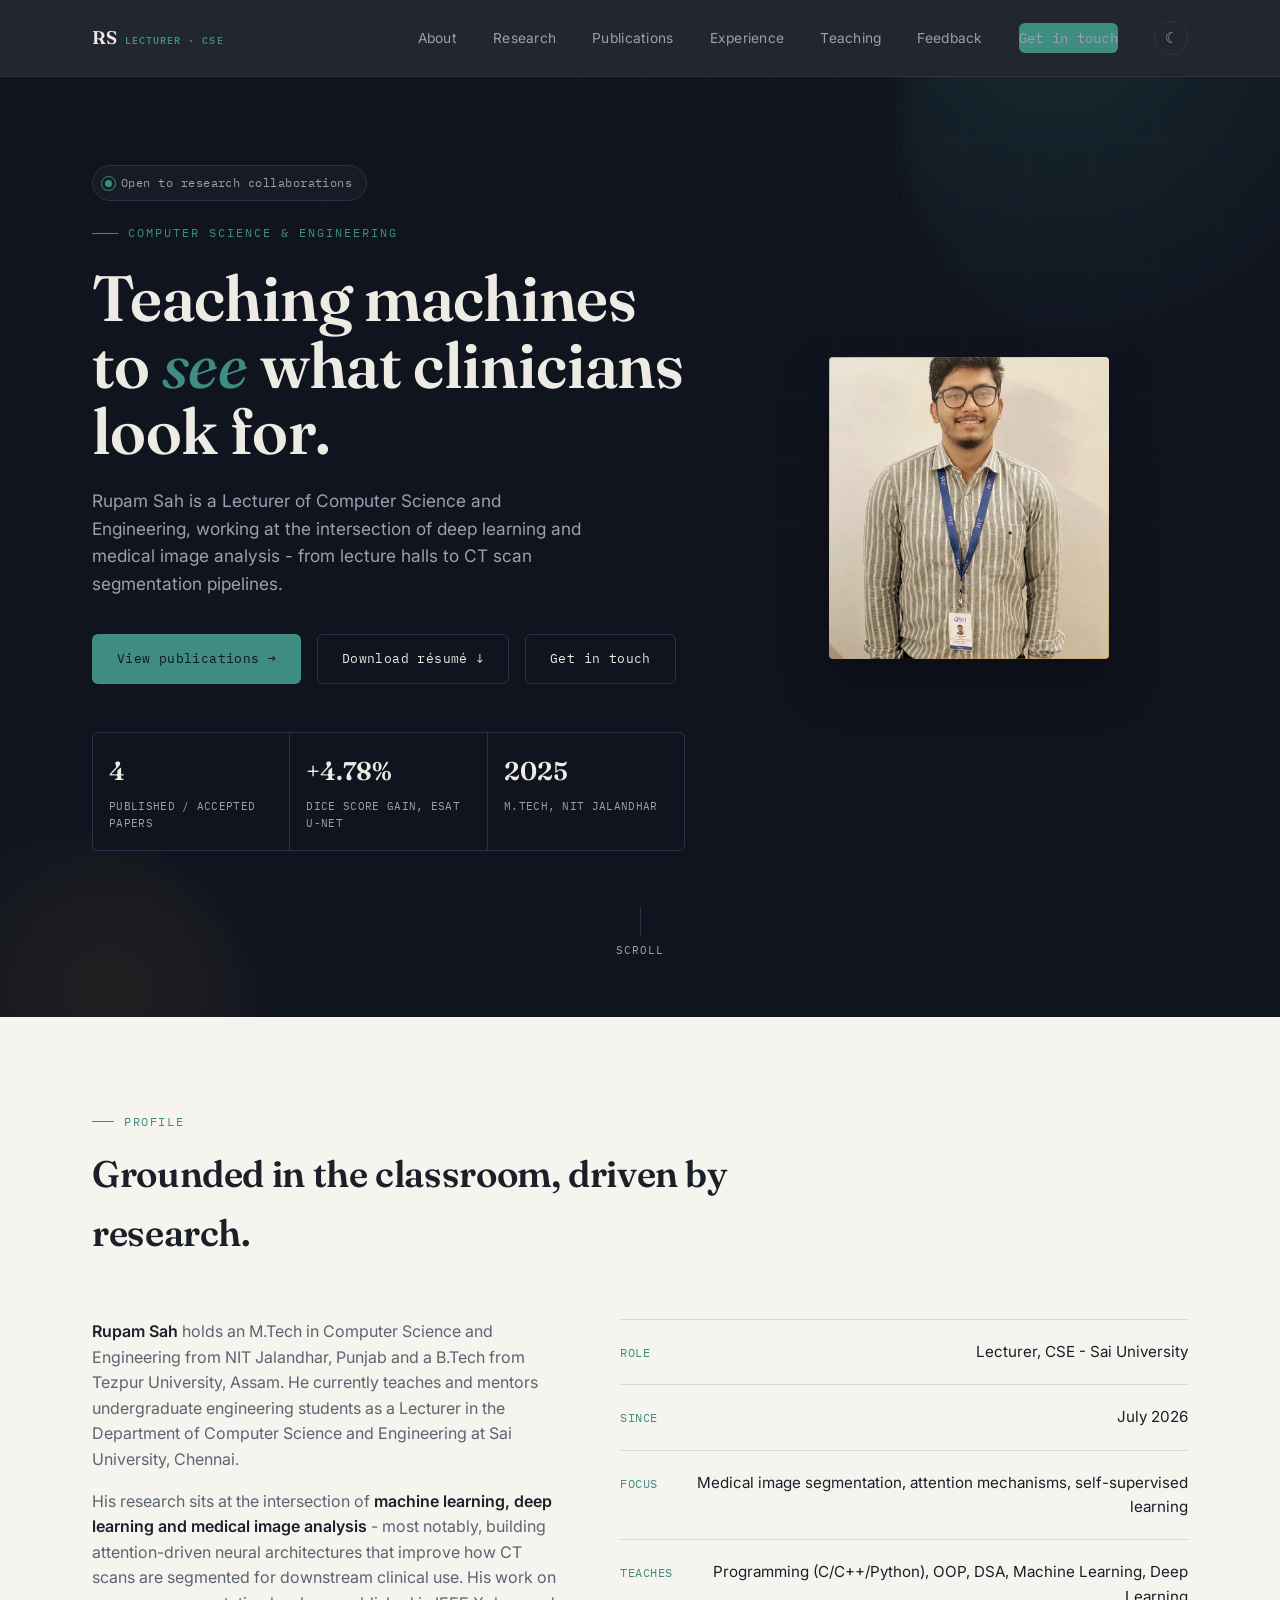
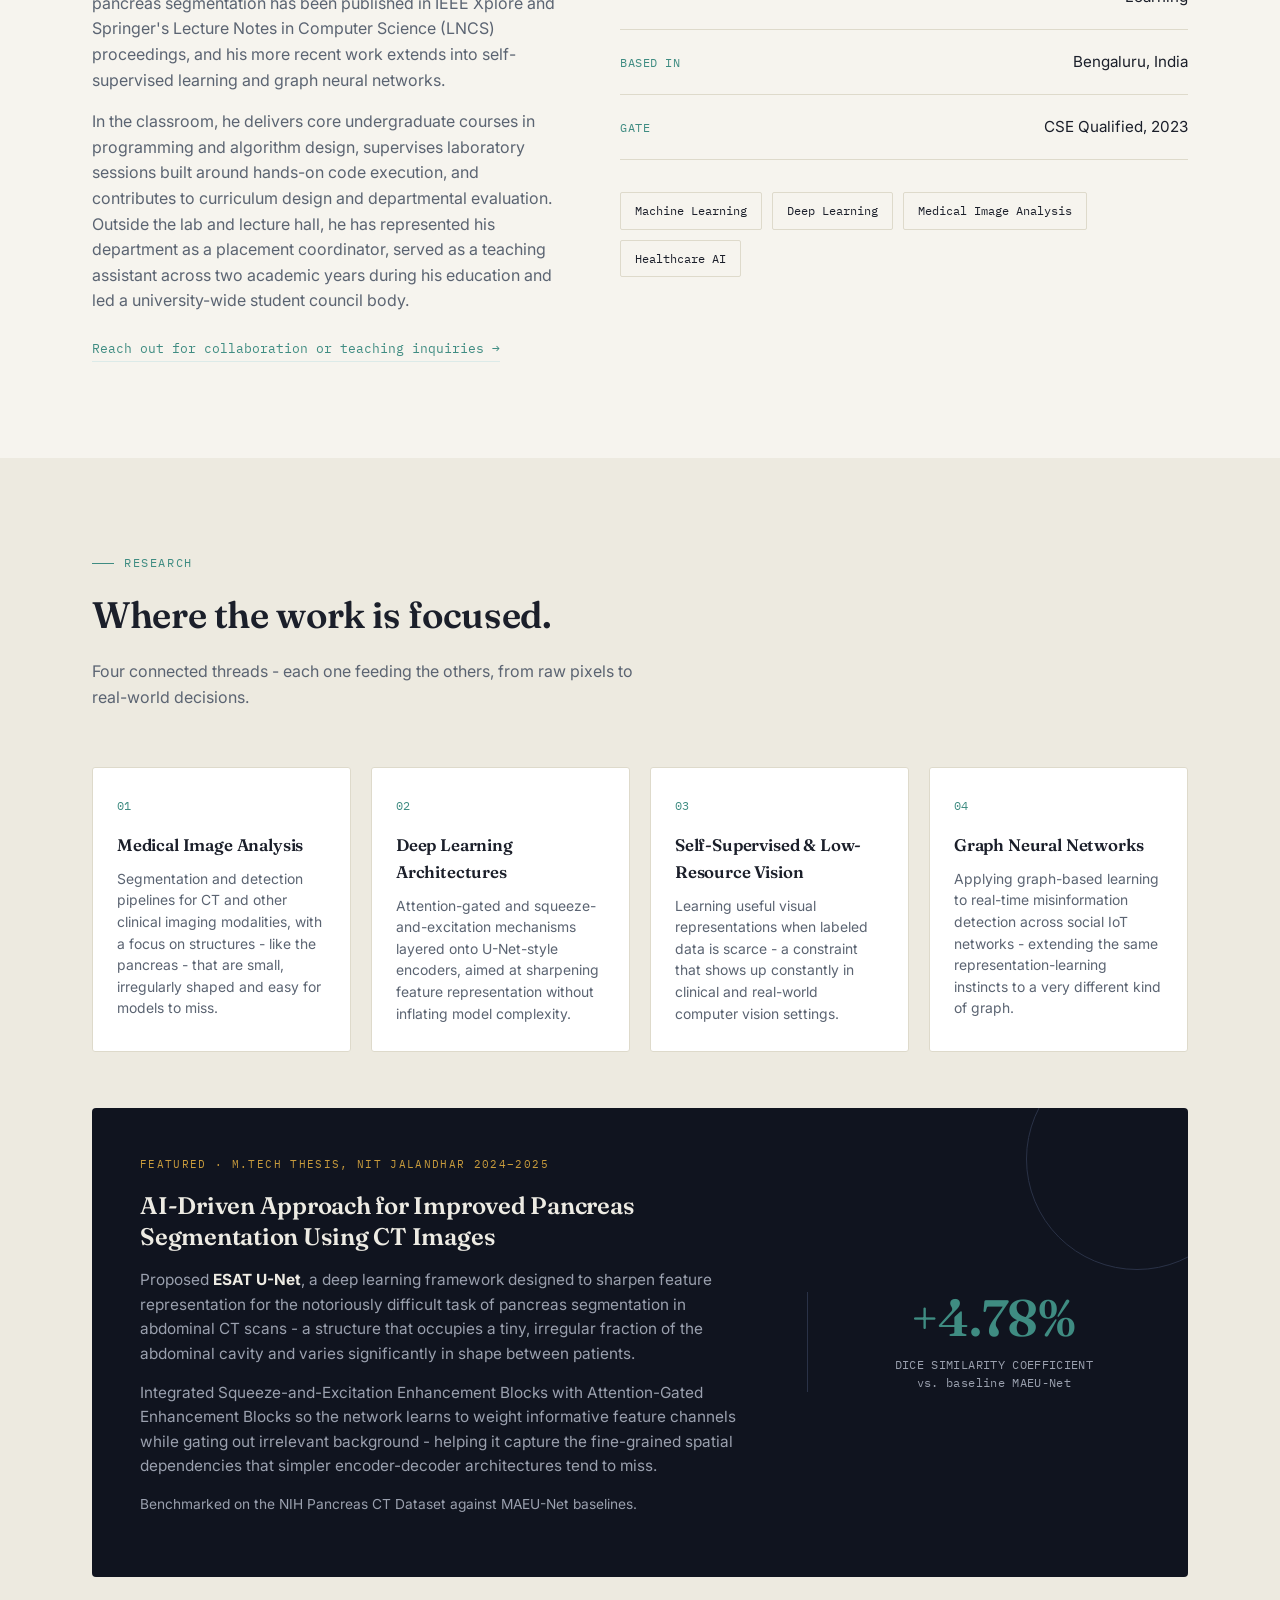
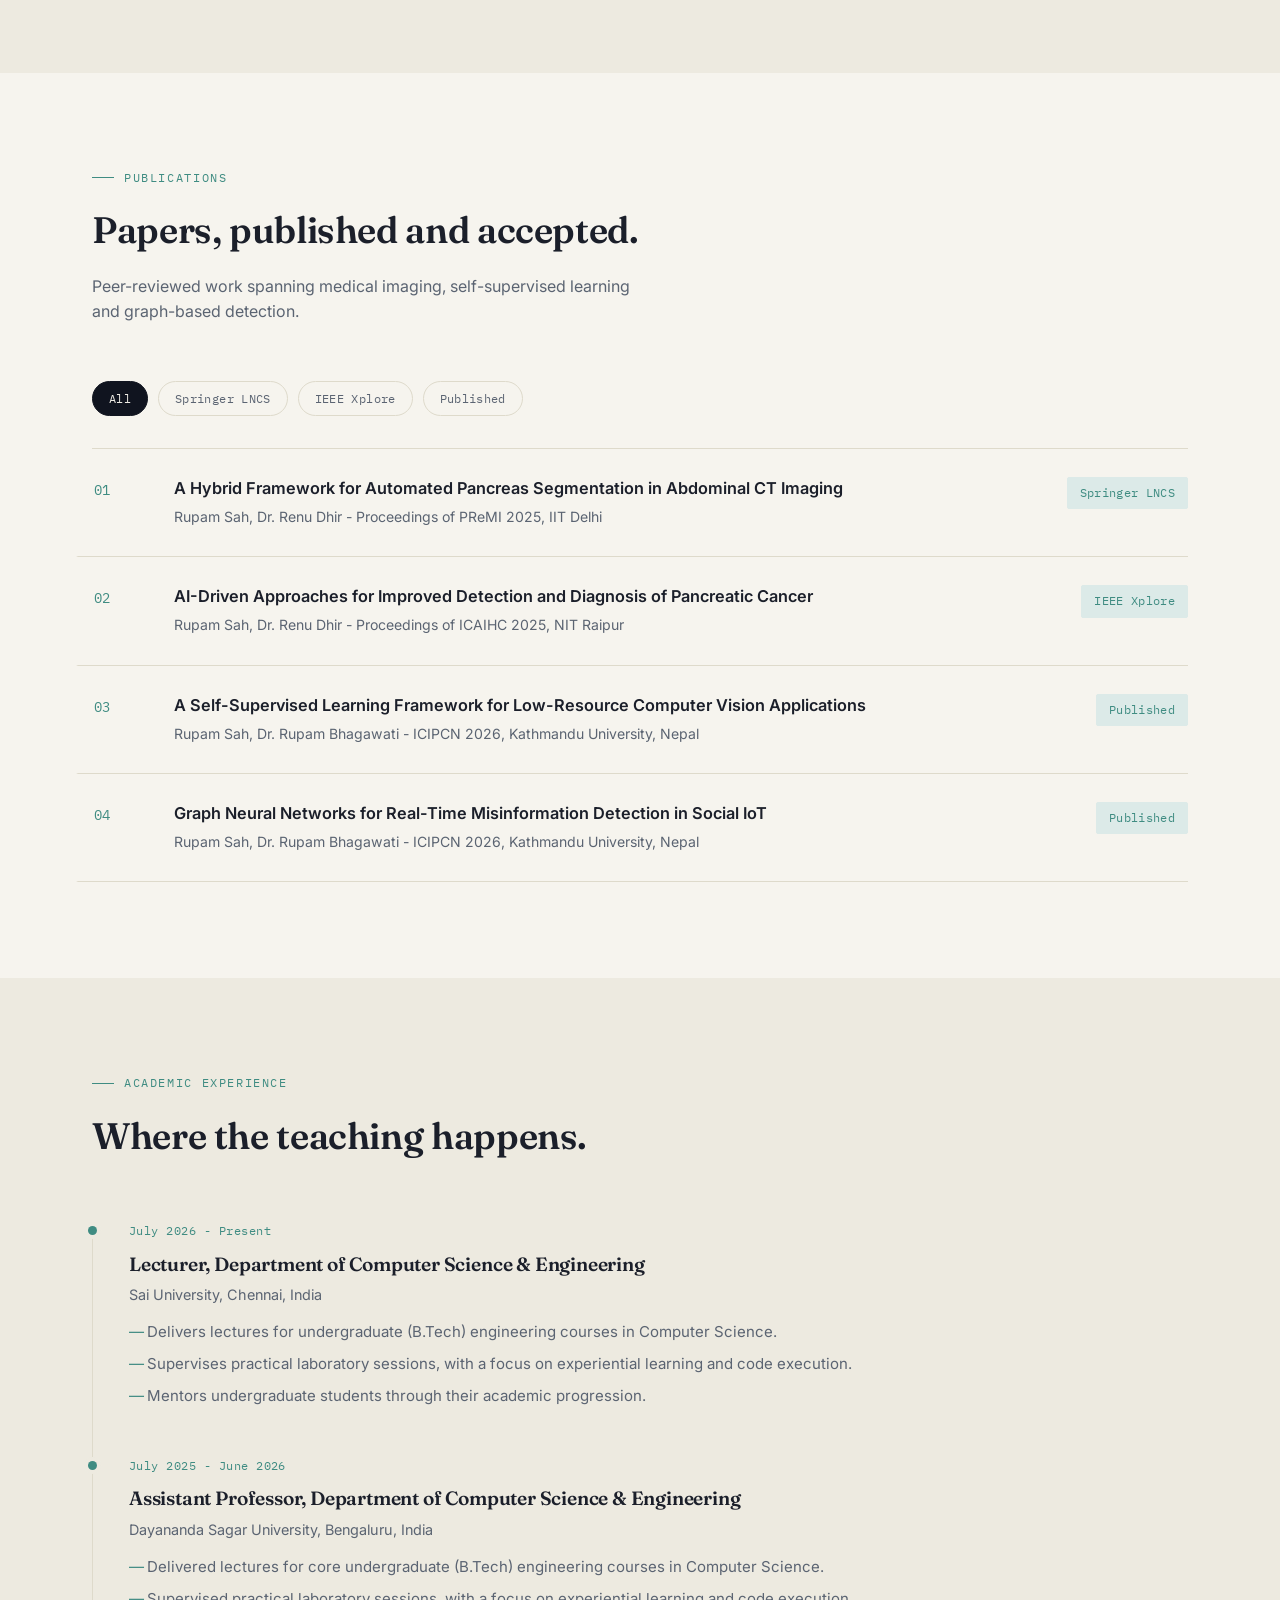
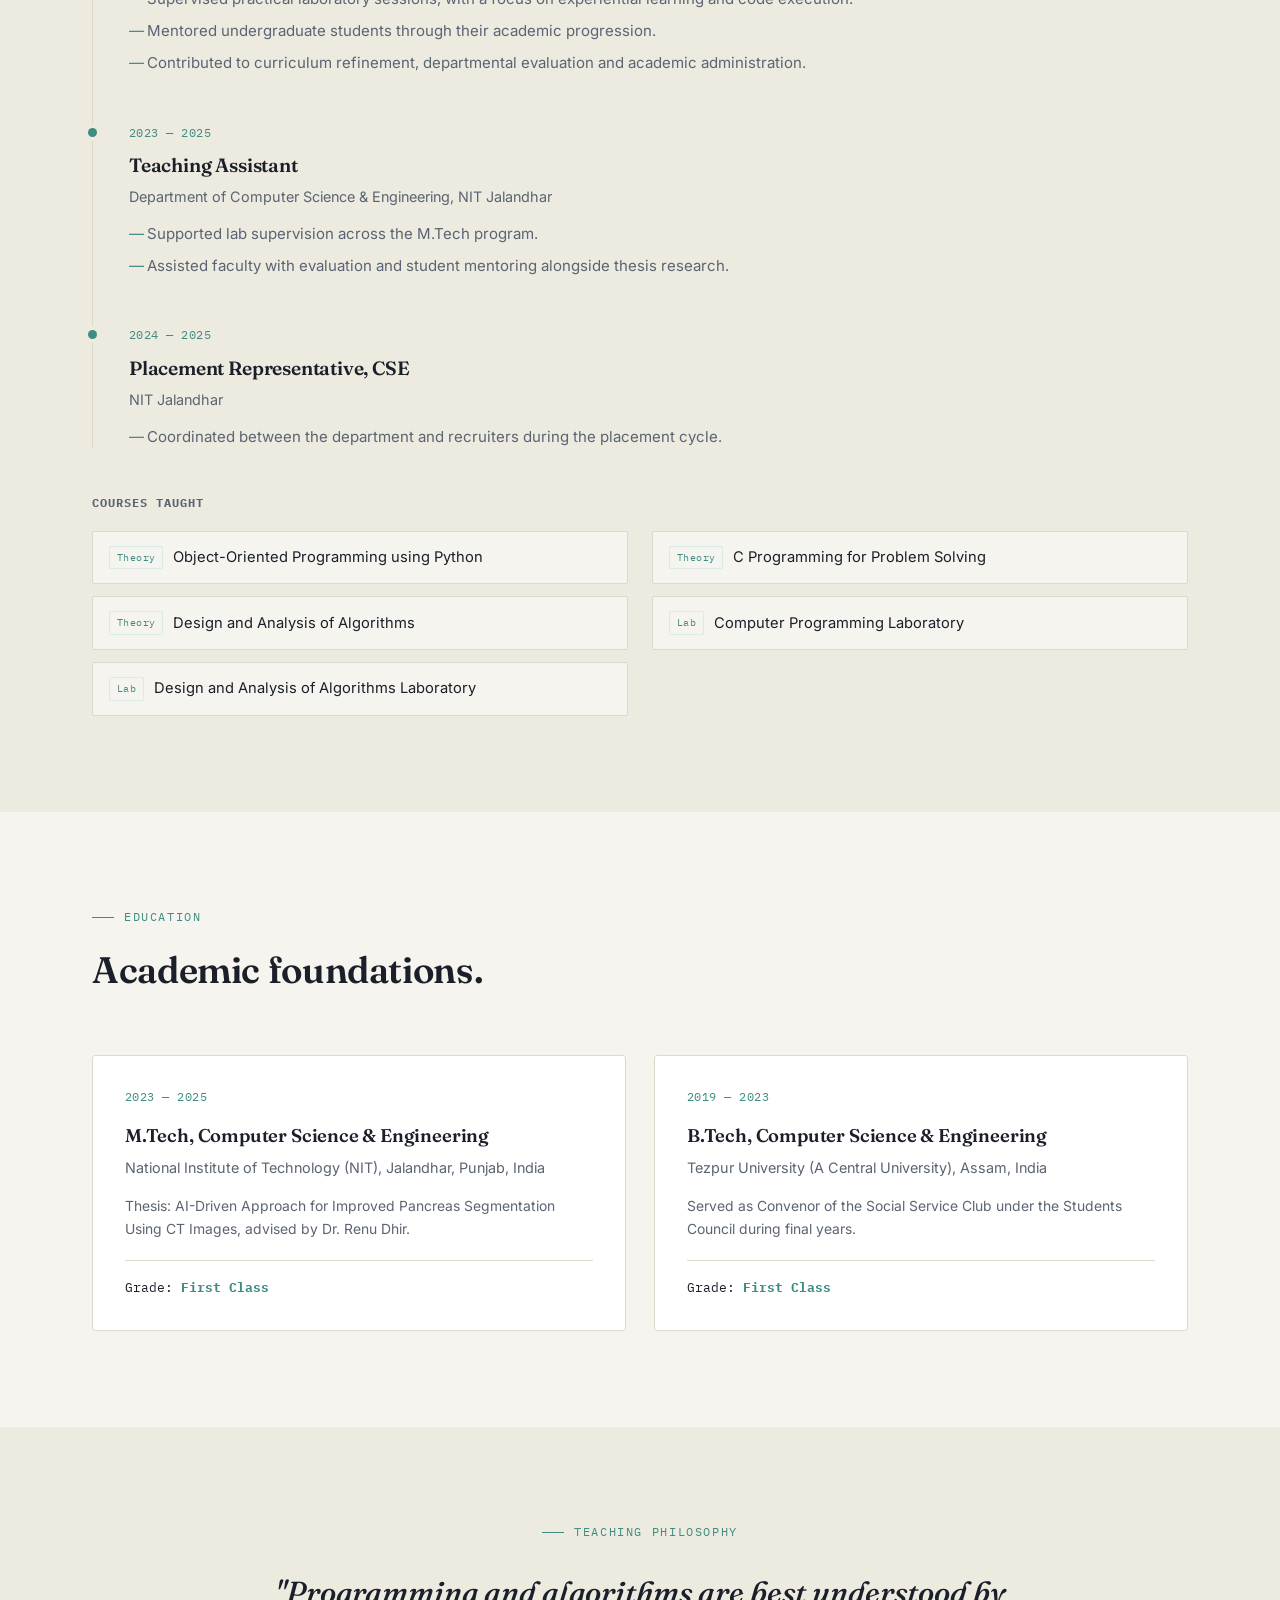
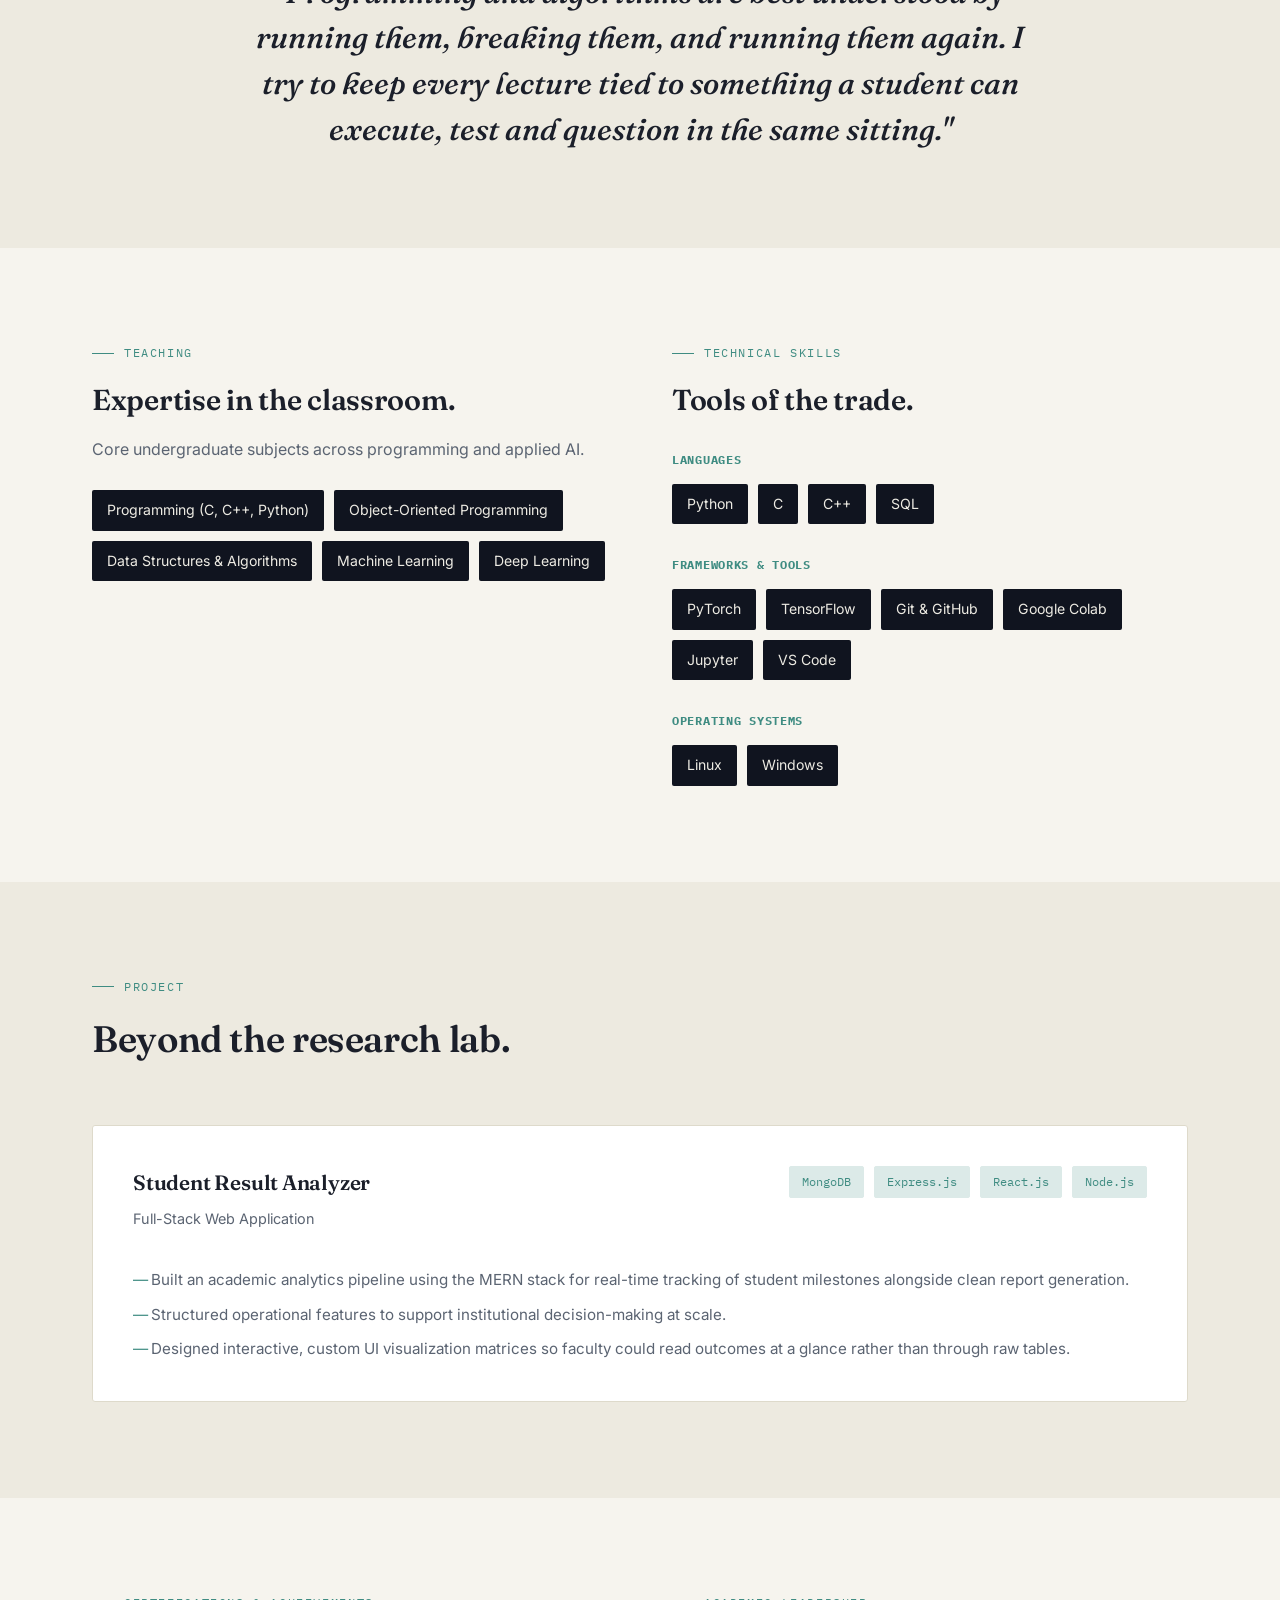
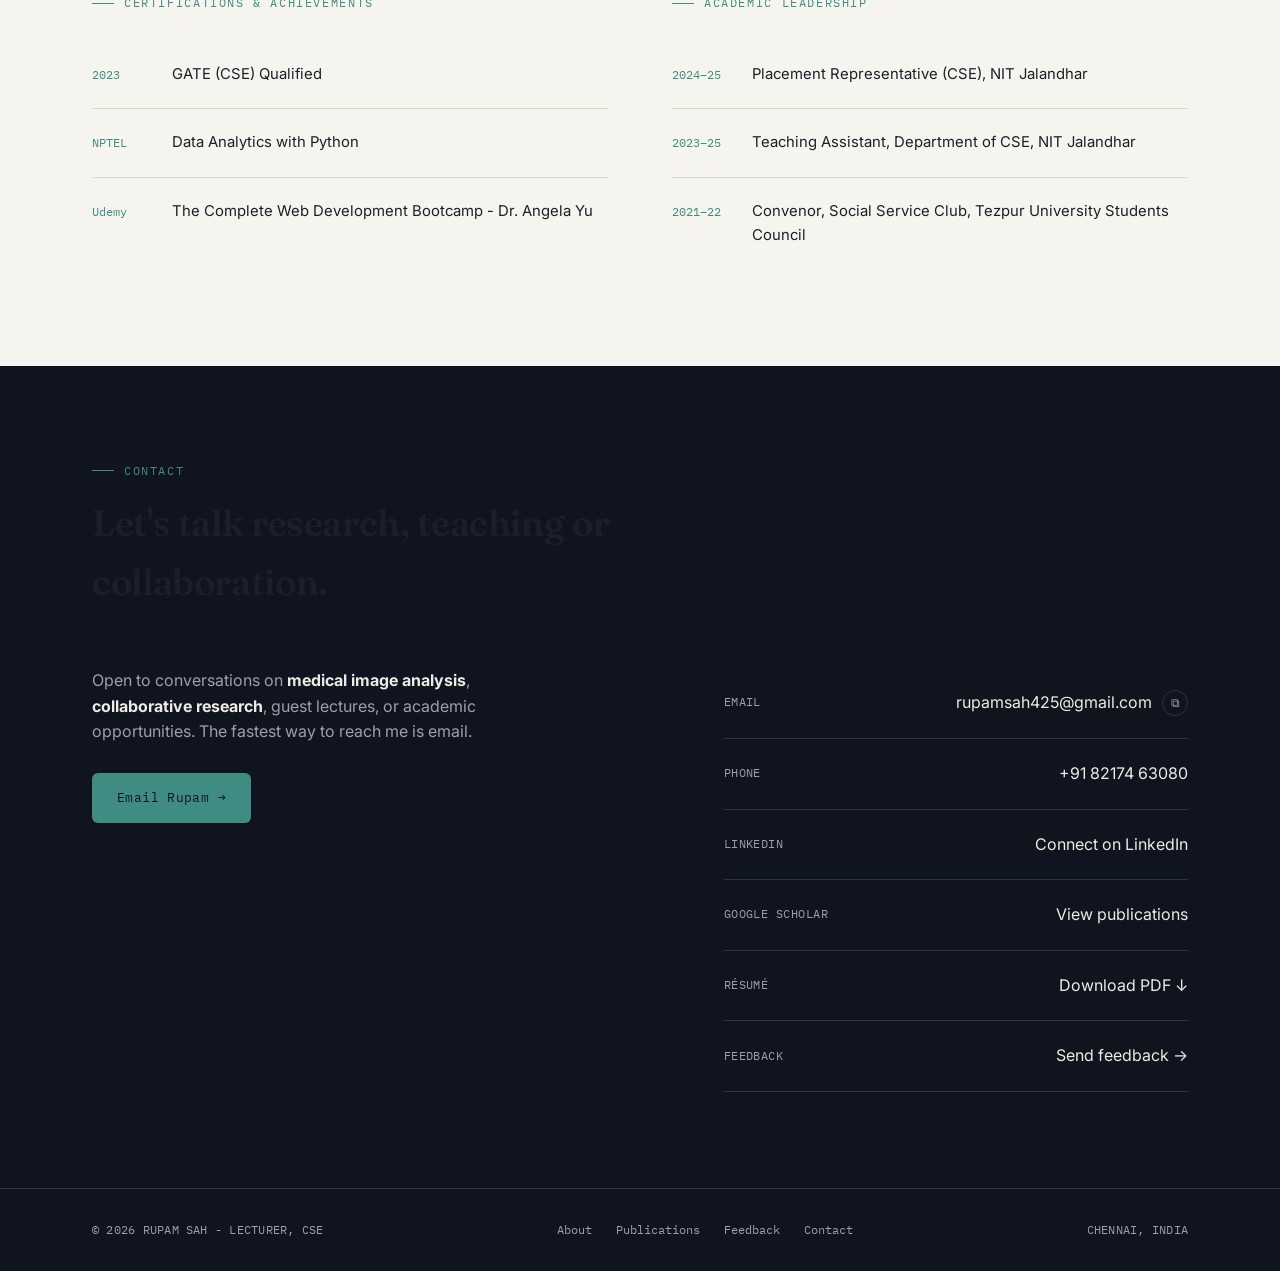
==== index.html @ d4bfc465 "updated portfolio" ====
<!DOCTYPE html>
<html lang="en">
<head>
<meta charset="UTF-8">
<meta name="viewport" content="width=device-width, initial-scale=1.0">
<title>Rupam Sah - Lecturer, Computer Science &amp; Engineering</title>
<meta name="description" content="Rupam Sah, Lecturer of Computer Science and Engineering at Sai University. Research in Machine Learning, Deep Learning and Medical Image Analysis.">
<meta name="theme-color" content="#10141F">
<link rel="icon" type="image/svg+xml" href="assets/favicon.svg">
<link rel="preconnect" href="https://fonts.googleapis.com">
<link rel="preconnect" href="https://fonts.gstatic.com" crossorigin>
<link href="https://fonts.googleapis.com/css2?family=Fraunces:opsz,wght@9..144,400;9..144,500;9..144,600;9..144,700&family=Inter:wght@400;500;600;700&family=IBM+Plex+Mono:wght@400;500&display=swap" rel="stylesheet">
<link rel="stylesheet" href="style.css">
<script>(function(){try{if(localStorage.getItem('rs-theme')==='dark'){document.documentElement.setAttribute('data-theme','dark');}}catch(e){}})();</script>
</head>
<body>

<div class="progress-bar" id="progressBar"></div>

<header id="siteHeader">
  <nav class="wrap">
    <a href="#top" class="logo">RS <span>LECTURER · CSE</span></a>
    <div class="nav-links" id="navLinks">
      <a href="#about" data-nav>About</a>
      <a href="#research" data-nav>Research</a>
      <a href="#publications" data-nav>Publications</a>
      <a href="#experience" data-nav>Experience</a>
      <a href="#teaching" data-nav>Teaching</a>
      <a href="feedback.html">Feedback</a>
      <a href="#contact" class="nav-cta" data-nav>Get in touch</a>
      <button class="theme-toggle" id="themeToggle" aria-label="Toggle dark mode">☾</button>
    </div>
    <button class="burger" id="burgerBtn" aria-label="Open menu" aria-expanded="false" aria-controls="mobilePanel">
      <span></span><span></span><span></span>
    </button>
  </nav>
  <div class="mobile-panel" id="mobilePanel">
    <a href="#about">About</a>
    <a href="#research">Research</a>
    <a href="#publications">Publications</a>
    <a href="#experience">Experience</a>
    <a href="#education">Education</a>
    <a href="#teaching">Teaching</a>
    <a href="#projects">Projects</a>
    <a href="feedback.html">Feedback</a>
    <a href="#contact" class="nav-cta">Get in touch</a>
    <button class="theme-toggle" id="themeToggleMobile" aria-label="Toggle dark mode">☾</button>
  </div>
</header>

<main id="top">

  <!-- HERO -->
  <section class="hero">
    <div class="hero-spotlight" id="heroSpotlight" aria-hidden="true"></div>
    <div class="hero-blob hero-blob-a" aria-hidden="true"></div>
    <div class="hero-blob hero-blob-b" aria-hidden="true"></div>
    <div class="hero-grid-lines" aria-hidden="true"></div>
    <div class="wrap hero-grid">
      <div>
        <div class="status-badge hero-in" style="--d:0"><span class="status-dot"></span>Open to research collaborations</div>
        <div class="hero-kicker hero-in" style="--d:0">Computer Science &amp; Engineering</div>
        <h1 class="hero-in" style="--d:1">Teaching machines to <em>see</em> what clinicians look for.</h1>
        <p class="lede hero-in" style="--d:2">Rupam Sah is a Lecturer of Computer Science and Engineering, working at the intersection of deep learning and medical image analysis - from lecture halls to CT scan segmentation pipelines.</p>
        <div class="hero-actions hero-in" style="--d:3">
          <a href="#publications" class="btn btn-primary"><span>View publications</span> →</a>
          <a href="resume.pdf" download class="btn btn-ghost"><span>Download résumé</span> ↓</a>
          <a href="#contact" class="btn btn-ghost"><span>Get in touch</span></a>
        </div>
        <div class="hero-stats hero-in" style="--d:4">
          <div class="stat"><b data-count="4" data-decimals="0">0</b><span>PUBLISHED / ACCEPTED PAPERS</span></div>
          <div class="stat"><b data-count="4.78" data-decimals="2" data-prefix="+" data-suffix="%">0%</b><span>DICE SCORE GAIN, ESAT U-NET</span></div>
          <div class="stat"><b data-count="2025" data-decimals="0">0</b><span>M.TECH, NIT JALANDHAR</span></div>
        </div>
      </div>
      <div class="hero-photo hero-in" style="--d:2">
        <div class="photo-frame tilt-card">
          <img src="Photo1.jpg" alt="Portrait of Rupam Sah">
          <div class="photo-shine" aria-hidden="true"></div>
        </div>
      </div>
    </div>
    <button class="scroll-cue" id="scrollCue" aria-label="Scroll to About section">
      <span></span> Scroll
    </button>
  </section>

  <!-- ABOUT -->
  <section id="about">
    <div class="wrap">
      <div class="section-head reveal">
        <div class="eyebrow">Profile</div>
        <h2>Grounded in the classroom, driven by research.</h2>
      </div>
      <div class="about-grid">
        <div class="reveal">
          <p><strong>Rupam Sah</strong> holds an M.Tech in Computer Science and Engineering from NIT Jalandhar, Punjab and a B.Tech from Tezpur University, Assam. He currently teaches and mentors undergraduate engineering students as a Lecturer in the Department of Computer Science and Engineering at Sai University, Chennai.</p>
          <p>His research sits at the intersection of <strong>machine learning, deep learning and medical image analysis</strong> - most notably, building attention-driven neural architectures that improve how CT scans are segmented for downstream clinical use. His work on pancreas segmentation has been published in IEEE Xplore and Springer's Lecture Notes in Computer Science (LNCS) proceedings, and his more recent work extends into self-supervised learning and graph neural networks.</p>
          <p>In the classroom, he delivers core undergraduate courses in programming and algorithm design, supervises laboratory sessions built around hands-on code execution, and contributes to curriculum design and departmental evaluation. Outside the lab and lecture hall, he has represented his department as a placement coordinator, served as a teaching assistant across two academic years during his education and led a university-wide student council body.</p>
          <a class="inline-link" href="#contact">Reach out for collaboration or teaching inquiries →</a>
        </div>
        <div class="reveal">
          <div class="pillars">
            <div class="pillar"><span class="pillar-label">ROLE</span><span class="pillar-val">Lecturer, CSE - Sai University</span></div>
            <div class="pillar"><span class="pillar-label">SINCE</span><span class="pillar-val">July 2026</span></div>
            <div class="pillar"><span class="pillar-label">FOCUS</span><span class="pillar-val">Medical image segmentation, attention mechanisms, self-supervised learning</span></div>
            <div class="pillar"><span class="pillar-label">TEACHES</span><span class="pillar-val">Programming (C/C++/Python), OOP, DSA, Machine Learning, Deep Learning</span></div>
            <div class="pillar"><span class="pillar-label">BASED IN</span><span class="pillar-val">Bengaluru, India</span></div>
            <div class="pillar"><span class="pillar-label">GATE</span><span class="pillar-val">CSE Qualified, 2023</span></div>
          </div>
          <div class="interest-tags">
            <span>Machine Learning</span><span>Deep Learning</span><span>Medical Image Analysis</span><span>Healthcare AI</span>
          </div>
        </div>
      </div>
    </div>
  </section>

  <!-- RESEARCH AREAS -->
  <section id="research" class="alt">
    <div class="wrap">
      <div class="section-head reveal">
        <div class="eyebrow">Research</div>
        <h2>Where the work is focused.</h2>
        <p>Four connected threads - each one feeding the others, from raw pixels to real-world decisions.</p>
      </div>
      <div class="area-grid reveal">
        <div class="area-card tilt-card">
          <span class="area-index">01</span>
          <h3>Medical Image Analysis</h3>
          <p>Segmentation and detection pipelines for CT and other clinical imaging modalities, with a focus on structures - like the pancreas - that are small, irregularly shaped and easy for models to miss.</p>
        </div>
        <div class="area-card tilt-card">
          <span class="area-index">02</span>
          <h3>Deep Learning Architectures</h3>
          <p>Attention-gated and squeeze-and-excitation mechanisms layered onto U-Net-style encoders, aimed at sharpening feature representation without inflating model complexity.</p>
        </div>
        <div class="area-card tilt-card">
          <span class="area-index">03</span>
          <h3>Self-Supervised &amp; Low-Resource Vision</h3>
          <p>Learning useful visual representations when labeled data is scarce - a constraint that shows up constantly in clinical and real-world computer vision settings.</p>
        </div>
        <div class="area-card tilt-card">
          <span class="area-index">04</span>
          <h3>Graph Neural Networks</h3>
          <p>Applying graph-based learning to real-time misinformation detection across social IoT networks - extending the same representation-learning instincts to a very different kind of graph.</p>
        </div>
      </div>

      <div class="thesis-card tilt-card reveal">
        <div>
          <span class="thesis-tag">Featured · M.Tech Thesis, NIT Jalandhar 2024–2025</span>
          <h3>AI-Driven Approach for Improved Pancreas Segmentation Using CT Images</h3>
          <p>Proposed <strong style="color:var(--text-on-ink)">ESAT U-Net</strong>, a deep learning framework designed to sharpen feature representation for the notoriously difficult task of pancreas segmentation in abdominal CT scans - a structure that occupies a tiny, irregular fraction of the abdominal cavity and varies significantly in shape between patients.</p>
          <p>Integrated Squeeze-and-Excitation Enhancement Blocks with Attention-Gated Enhancement Blocks so the network learns to weight informative feature channels while gating out irrelevant background - helping it capture the fine-grained spatial dependencies that simpler encoder-decoder architectures tend to miss.</p>
          <p class="dim-note">Benchmarked on the NIH Pancreas CT Dataset against MAEU-Net baselines.</p>
        </div>
        <div class="thesis-metric">
          <b>+4.78%</b>
          <span>DICE SIMILARITY COEFFICIENT<br>vs. baseline MAEU-Net</span>
        </div>
      </div>
    </div>
  </section>

  <!-- PUBLICATIONS -->
  <section id="publications">
    <div class="wrap">
      <div class="section-head reveal">
        <div class="eyebrow">Publications</div>
        <h2>Papers, published and accepted.</h2>
        <p>Peer-reviewed work spanning medical imaging, self-supervised learning and graph-based detection.</p>
      </div>
      <div class="pub-filters reveal" role="tablist" aria-label="Filter publications by venue">
        <button class="pub-filter active" data-filter="all" type="button">All</button>
        <button class="pub-filter" data-filter="Springer LNCS" type="button">Springer LNCS</button>
        <button class="pub-filter" data-filter="IEEE Xplore" type="button">IEEE Xplore</button>
        <button class="pub-filter" data-filter="Published" type="button">Published</button>
      </div>
      <div class="pub-list reveal">
        <div class="pub" data-venue="Springer LNCS">
          <span class="pub-num">01</span>
          <div>
            <div class="pub-title">A Hybrid Framework for Automated Pancreas Segmentation in Abdominal CT Imaging</div>
            <div class="pub-meta">Rupam Sah, Dr. Renu Dhir - Proceedings of PReMI 2025, IIT Delhi</div>
          </div>
          <span class="pub-venue">Springer LNCS</span>
        </div>
        <div class="pub" data-venue="IEEE Xplore">
          <span class="pub-num">02</span>
          <div>
            <div class="pub-title">AI-Driven Approaches for Improved Detection and Diagnosis of Pancreatic Cancer</div>
            <div class="pub-meta">Rupam Sah, Dr. Renu Dhir - Proceedings of ICAIHC 2025, NIT Raipur</div>
          </div>
          <span class="pub-venue">IEEE Xplore</span>
        </div>
        <div class="pub" data-venue="Published">
          <span class="pub-num">03</span>
          <div>
            <div class="pub-title">A Self-Supervised Learning Framework for Low-Resource Computer Vision Applications</div>
            <div class="pub-meta">Rupam Sah, Dr. Rupam Bhagawati - ICIPCN 2026, Kathmandu University, Nepal</div>
          </div>
          <span class="pub-venue">Published</span>
        </div>
        <div class="pub" data-venue="Published">
          <span class="pub-num">04</span>
          <div>
            <div class="pub-title">Graph Neural Networks for Real-Time Misinformation Detection in Social IoT</div>
            <div class="pub-meta">Rupam Sah, Dr. Rupam Bhagawati - ICIPCN 2026, Kathmandu University, Nepal</div>
          </div>
          <span class="pub-venue">Published</span>
        </div>
      </div>
    </div>
  </section>

  <!-- EXPERIENCE -->
  <section id="experience" class="alt">
    <div class="wrap">
      <div class="section-head reveal">
        <div class="eyebrow">Academic Experience</div>
        <h2>Where the teaching happens.</h2>
      </div>
      <div class="timeline reveal">
        <div class="tl-item">
          <span class="tl-date">July 2026 - Present</span>
          <h3>Lecturer, Department of Computer Science &amp; Engineering</h3>
          <div class="tl-org">Sai University, Chennai, India</div>
          <ul>
            <li>Delivers lectures for undergraduate (B.Tech) engineering courses in Computer Science.</li>
            <li>Supervises practical laboratory sessions, with a focus on experiential learning and code execution.</li>
            <li>Mentors undergraduate students through their academic progression.</li>
          </ul>
        </div>
        <div class="tl-item">
          <span class="tl-date">July 2025 - June 2026</span>
          <h3>Assistant Professor, Department of Computer Science &amp; Engineering</h3>
          <div class="tl-org">Dayananda Sagar University, Bengaluru, India</div>
          <ul>
            <li>Delivered lectures for core undergraduate (B.Tech) engineering courses in Computer Science.</li>
            <li>Supervised practical laboratory sessions, with a focus on experiential learning and code execution.</li>
            <li>Mentored undergraduate students through their academic progression.</li>
            <li>Contributed to curriculum refinement, departmental evaluation and academic administration.</li>
          </ul>
        </div>
        <div class="tl-item">
          <span class="tl-date">2023 — 2025</span>
          <h3>Teaching Assistant</h3>
          <div class="tl-org">Department of Computer Science &amp; Engineering, NIT Jalandhar</div>
          <ul>
            <li>Supported lab supervision across the M.Tech program.</li>
            <li>Assisted faculty with evaluation and student mentoring alongside thesis research.</li>
          </ul>
        </div>
        <div class="tl-item">
          <span class="tl-date">2024 — 2025</span>
          <h3>Placement Representative, CSE</h3>
          <div class="tl-org">NIT Jalandhar</div>
          <ul>
            <li>Coordinated between the department and recruiters during the placement cycle.</li>
          </ul>
        </div>
      </div>
      <div class="course-block reveal">
        <h4>Courses taught</h4>
        <div class="course-grid">
          <div><span class="course-tag">Theory</span>Object-Oriented Programming using Python</div>
          <div><span class="course-tag">Theory</span>C Programming for Problem Solving</div>
          <div><span class="course-tag">Theory</span>Design and Analysis of Algorithms</div>
          <div><span class="course-tag">Lab</span>Computer Programming Laboratory</div>
          <div><span class="course-tag">Lab</span>Design and Analysis of Algorithms Laboratory</div>
        </div>
      </div>
    </div>
  </section>

  <!-- EDUCATION -->
  <section id="education">
    <div class="wrap">
      <div class="section-head reveal">
        <div class="eyebrow">Education</div>
        <h2>Academic foundations.</h2>
      </div>
      <div class="edu-grid reveal">
        <div class="edu-card tilt-card">
          <span class="tl-date">2023 — 2025</span>
          <h3>M.Tech, Computer Science &amp; Engineering</h3>
          <div class="tl-org">National Institute of Technology (NIT), Jalandhar, Punjab, India</div>
          <p class="edu-note">Thesis: AI-Driven Approach for Improved Pancreas Segmentation Using CT Images, advised by Dr. Renu Dhir.</p>
          <div class="cgpa">Grade: <b>First Class</b></div>
        </div>
        <div class="edu-card tilt-card">
          <span class="tl-date">2019 — 2023</span>
          <h3>B.Tech, Computer Science &amp; Engineering</h3>
          <div class="tl-org">Tezpur University (A Central University), Assam, India</div>
          <p class="edu-note">Served as Convenor of the Social Service Club under the Students Council during final years.</p>
          <div class="cgpa">Grade: <b>First Class</b></div>
        </div>
      </div>
    </div>
  </section>

  <!-- TEACHING PHILOSOPHY -->
  <section id="philosophy" class="alt">
    <div class="wrap philosophy-wrap">
      <div class="eyebrow reveal">Teaching Philosophy</div>
      <blockquote class="reveal">"Programming and algorithms are best understood by running them, breaking them, and running them again. I try to keep every lecture tied to something a student can execute, test and question in the same sitting."</blockquote>
    </div>
  </section>

  <!-- TEACHING / SKILLS -->
  <section id="teaching">
    <div class="wrap split">
      <div class="reveal">
        <div class="eyebrow">Teaching</div>
        <h2 class="split-h2">Expertise in the classroom.</h2>
        <p class="split-sub">Core undergraduate subjects across programming and applied AI.</p>
        <div class="skill-pills">
          <span>Programming (C, C++, Python)</span>
          <span>Object-Oriented Programming</span>
          <span>Data Structures &amp; Algorithms</span>
          <span>Machine Learning</span>
          <span>Deep Learning</span>
        </div>
      </div>
      <div class="reveal">
        <div class="eyebrow">Technical Skills</div>
        <h2 class="split-h2">Tools of the trade.</h2>
        <div style="margin-top:28px;">
          <div class="skill-cat">
            <h4>Languages</h4>
            <div class="skill-pills"><span>Python</span><span>C</span><span>C++</span><span>SQL</span></div>
          </div>
          <div class="skill-cat">
            <h4>Frameworks &amp; Tools</h4>
            <div class="skill-pills"><span>PyTorch</span><span>TensorFlow</span><span>Git &amp; GitHub</span><span>Google Colab</span><span>Jupyter</span><span>VS Code</span></div>
          </div>
          <div class="skill-cat">
            <h4>Operating Systems</h4>
            <div class="skill-pills"><span>Linux</span><span>Windows</span></div>
          </div>
        </div>
      </div>
    </div>
  </section>

  <!-- PROJECTS -->
  <section id="projects" class="alt">
    <div class="wrap">
      <div class="section-head reveal">
        <div class="eyebrow">Project</div>
        <h2>Beyond the research lab.</h2>
      </div>
      <div class="project-card tilt-card reveal">
        <div class="project-top">
          <div>
            <h3>Student Result Analyzer</h3>
            <div class="tl-org">Full-Stack Web Application</div>
          </div>
          <div class="stack-row">
            <span>MongoDB</span><span>Express.js</span><span>React.js</span><span>Node.js</span>
          </div>
        </div>
        <ul class="project-list">
          <li>Built an academic analytics pipeline using the MERN stack for real-time tracking of student milestones alongside clean report generation.</li>
          <li>Structured operational features to support institutional decision-making at scale.</li>
          <li>Designed interactive, custom UI visualization matrices so faculty could read outcomes at a glance rather than through raw tables.</li>
        </ul>
      </div>
    </div>
  </section>

  <!-- CERTIFICATIONS / LEADERSHIP -->
  <section id="cert">
    <div class="wrap split">
      <div class="reveal">
        <div class="eyebrow">Certifications &amp; Achievements</div>
        <div class="cert-list">
          <div class="cert-item"><span class="yr">2023</span><p>GATE (CSE) Qualified</p></div>
          <div class="cert-item"><span class="yr">NPTEL</span><p>Data Analytics with Python</p></div>
          <div class="cert-item last"><span class="yr">Udemy</span><p>The Complete Web Development Bootcamp - Dr. Angela Yu</p></div>
        </div>
      </div>
      <div class="reveal">
        <div class="eyebrow">Academic Leadership</div>
        <div class="cert-list">
          <div class="cert-item"><span class="yr">2024–25</span><p>Placement Representative (CSE), NIT Jalandhar</p></div>
          <div class="cert-item"><span class="yr">2023–25</span><p>Teaching Assistant, Department of CSE, NIT Jalandhar</p></div>
          <div class="cert-item last"><span class="yr">2021–22</span><p>Convenor, Social Service Club, Tezpur University Students Council</p></div>
        </div>
      </div>
    </div>
  </section>

  <!-- CONTACT -->
  <section id="contact" class="contact">
    <div class="wrap">
      <div class="section-head reveal">
        <div class="eyebrow">Contact</div>
        <h2>Let's talk research, teaching or collaboration.</h2>
      </div>
      <div class="contact-grid">
        <div class="reveal">
          <p class="contact-note">Open to conversations on <strong>medical image analysis</strong>, <strong>collaborative research</strong>, guest lectures, or academic opportunities. The fastest way to reach me is email.</p>
          <a href="mailto:rupamsah425@gmail.com" class="btn btn-primary contact-cta">Email Rupam →</a>
        </div>
        <div class="contact-list reveal">
          <div class="contact-row"><span class="label">EMAIL</span><span class="val-group"><a class="val" href="mailto:rupamsah425@gmail.com">rupamsah425@gmail.com</a><button class="copy-btn" data-copy="rupamsah425@gmail.com" aria-label="Copy email address" type="button">⧉</button></span></div>
          <div class="contact-row"><span class="label">PHONE</span><a class="val" href="tel:+918217463080">+91 82174 63080</a></div>
          <div class="contact-row"><span class="label">LINKEDIN</span><a class="val" href="https://www.linkedin.com/in/rupam-sah-a258101b4" target="_blank" rel="noopener">Connect on LinkedIn</a></div>
          <div class="contact-row"><span class="label">GOOGLE SCHOLAR</span><a class="val" href="https://scholar.google.com/citations?user=okQ1f6YAAAAJ&hl=en" target="_blank" rel="noopener">View publications</a></div>
          <div class="contact-row"><span class="label">RÉSUMÉ</span><a class="val" href="resume.pdf" download>Download PDF ↓</a></div>
          <div class="contact-row"><span class="label">FEEDBACK</span><a class="val" href="feedback.html">Send feedback →</a></div>
        </div>
      </div>
    </div>
  </section>

</main>

<footer>
  <div class="wrap footer-row">
    <p>© 2026 RUPAM SAH - LECTURER, CSE</p>
    <div class="footer-links">
      <a href="#about">About</a>
      <a href="#publications">Publications</a>
      <a href="feedback.html">Feedback</a>
      <a href="#contact">Contact</a>
    </div>
    <p>CHENNAI, INDIA</p>
  </div>
</footer>

<button class="to-top" id="toTop" aria-label="Back to top">↑</button>

<script src="script.js"></script>
</body>
</html>
---- style.css ----
:root{
  --ink:#10141F;
  --ink-soft:#1B2233;
  --paper:#F6F4EE;
  --paper-dim:#EDEAE0;
  --card:#FFFFFF;
  --teal:#3F8C82;
  --teal-bright:#4EA096;
  --teal-soft:#DCEAE8;
  --gold:#C89B3C;
  --gold-soft:#F3E6C8;
  --text-on-ink:#EDEBE3;
  --text-on-ink-dim:#9AA0AE;
  --text-on-paper:#1B1F2A;
  --text-muted:#5B6472;
  --line:#2A3247;
  --line-light:#DEDACB;
  --radius:6px;
  --radius-sm:3px;
  --max:1160px;
  --shadow-sm:0 4px 14px rgba(16,20,31,0.06);
  --shadow-md:0 16px 34px rgba(16,20,31,0.09);
  --shadow-lg:0 26px 54px rgba(16,20,31,0.16);
  --grad-accent:linear-gradient(120deg, var(--teal) 0%, var(--teal-bright) 45%, var(--gold) 100%);
  --display: "Fraunces", serif;
  --body: "Inter", -apple-system, BlinkMacSystemFont, sans-serif;
  --mono: "IBM Plex Mono", monospace;
  color-scheme: light;
  transition: background 0.35s ease, color 0.35s ease;
}

/* ============ DARK THEME ============ */
[data-theme="dark"]{
  --ink:#080A10;
  --ink-soft:#11151F;
  --paper:#12151D;
  --paper-dim:#171B25;
  --card:#181C27;
  --teal-soft:rgba(63,140,130,0.16);
  --gold-soft:rgba(200,155,60,0.14);
  --text-on-ink:#EDEBE3;
  --text-on-ink-dim:#8891A0;
  --text-on-paper:#E9E7DF;
  --text-muted:#96A0AD;
  --line:#232A3A;
  --line-light:#242A38;
  --shadow-sm:0 4px 14px rgba(0,0,0,0.28);
  --shadow-md:0 16px 34px rgba(0,0,0,0.36);
  --shadow-lg:0 26px 54px rgba(0,0,0,0.5);
  color-scheme: dark;
}
[data-theme="dark"] .photo-frame img{ filter:grayscale(10%) contrast(1.02) brightness(0.97); }
[data-theme="dark"] .hero-grid-lines{ opacity:0.35; }

*{ box-sizing:border-box; margin:0; padding:0; }
html{ scroll-behavior:smooth; }
@media (prefers-reduced-motion: reduce){
  html{ scroll-behavior:auto; }
  *{ animation-duration:0.001ms !important; animation-iteration-count:1 !important; transition-duration:0.001ms !important; }
}
body{
  font-family:var(--body);
  background:var(--paper);
  color:var(--text-on-paper);
  line-height:1.6;
  -webkit-font-smoothing:antialiased;
  overflow-x:hidden;
}
img{ max-width:100%; display:block; }
a{ color:inherit; text-decoration:none; }
ul{ list-style:none; }
.wrap{ max-width:var(--max); margin:0 auto; padding:0 32px; }
@media (max-width:640px){ .wrap{ padding:0 20px; } }

.eyebrow{
  font-family:var(--mono); font-size:0.72rem; letter-spacing:0.14em; text-transform:uppercase;
  color:var(--teal); display:flex; align-items:center; gap:10px;
}
.eyebrow::before{ content:""; width:22px; height:1px; background:var(--teal); display:inline-block; }

h1,h2,h3{ font-family:var(--display); font-weight:600; letter-spacing:-0.01em; }

/* ============ PROGRESS BAR ============ */
.progress-bar{
  position:fixed; top:0; left:0; height:2px; background:var(--teal); width:0%;
  z-index:200; transition:width 0.1s ease-out;
}

/* ============ NAV ============ */
header{
  position:sticky; top:0; z-index:100;
  background:rgba(16,20,31,0.92);
  backdrop-filter:blur(10px);
  border-bottom:1px solid var(--line);
  transition:box-shadow 0.3s ease;
}
header.scrolled{ box-shadow:0 8px 24px rgba(0,0,0,0.25); }
nav.wrap{ display:flex; align-items:center; justify-content:space-between; height:76px; }
.logo{
  font-family:var(--display); font-size:1.15rem; color:var(--text-on-ink); font-weight:600;
  display:flex; align-items:baseline; gap:8px; transition:letter-spacing 0.25s ease, color 0.25s ease;
}
.logo:hover{ color:var(--teal); }
.logo span{ font-family:var(--mono); font-size:0.65rem; color:var(--teal); letter-spacing:0.1em; }
.nav-links{ display:grid; grid-auto-flow:column; gap:36px; align-items:center; }
.nav-links a{
  font-size:0.86rem; color:var(--text-on-ink-dim); letter-spacing:0.02em;
  position:relative; padding:4px 0; transition:color 0.25s ease;
}
.nav-links a:hover, .nav-links a:focus-visible{ color:var(--text-on-ink); }
.nav-links a.active{ color:var(--teal); }
.nav-links a:not(.nav-cta)::after{
  content:""; position:absolute; left:0; bottom:0; width:0; height:1px;
  background:var(--teal); transition:width 0.25s ease;
}
.nav-links a:not(.nav-cta):hover::after, .nav-links a.active::after{ width:100%; }
.nav-cta{
  font-family:var(--mono); font-size:0.76rem; letter-spacing:0.04em;
  color:var(--ink); background:var(--teal); padding:10px 18px; border-radius:var(--radius);
  transition:background 0.25s ease, transform 0.25s ease, box-shadow 0.25s ease;
}
.nav-cta:hover{ background:var(--teal-bright); transform:translateY(-1px); box-shadow:0 8px 18px rgba(63,140,130,0.4); }

/* ---- Theme toggle ---- */
.theme-toggle{
  width:34px; height:34px; border-radius:50%; border:1px solid var(--line);
  background:transparent; color:var(--text-on-ink-dim); cursor:pointer;
  display:flex; align-items:center; justify-content:center; font-size:0.95rem;
  transition:border-color 0.25s ease, color 0.25s ease, transform 0.25s ease, background 0.25s ease;
  flex:0 0 auto;
}
.theme-toggle:hover{ border-color:var(--teal); color:var(--teal); transform:rotate(14deg); }
.mobile-panel .theme-toggle{ align-self:flex-start; margin-top:4px; }

.burger{ display:none; flex-direction:column; gap:5px; background:none; border:none; cursor:pointer; padding:8px; }
.burger span{ width:22px; height:1.5px; background:var(--text-on-ink); display:block; transition:transform 0.25s ease, opacity 0.25s ease; }
body.nav-open .burger span:nth-child(1){ transform:translateY(6.5px) rotate(45deg); }
body.nav-open .burger span:nth-child(2){ opacity:0; }
body.nav-open .burger span:nth-child(3){ transform:translateY(-6.5px) rotate(-45deg); }

.mobile-panel{
  display:flex; position:fixed; inset:76px 0 0 0; z-index:99;
  background:var(--ink); border-top:1px solid var(--line);
  padding:32px; flex-direction:column; gap:26px; overflow-y:auto;
  opacity:0; visibility:hidden; pointer-events:none; transform:translateY(-8px);
  transition:opacity 0.3s ease, transform 0.35s cubic-bezier(.2,.7,.3,1), visibility 0.3s;
}
.mobile-panel a{
  font-size:1.15rem; color:var(--text-on-ink); font-family:var(--display);
  opacity:0; transform:translateX(-10px);
  transition:opacity 0.35s ease, transform 0.35s ease, color 0.2s ease;
  transition-delay:0ms;
}
.mobile-panel a:hover{ color:var(--teal); }
.mobile-panel .nav-cta{ align-self:flex-start; font-family:var(--mono); font-size:0.9rem; }

body.nav-open .mobile-panel{ opacity:1; visibility:visible; pointer-events:auto; transform:translateY(0); }
body.nav-open .mobile-panel a{ opacity:1; transform:translateX(0); }
body.nav-open .mobile-panel a:nth-child(1){ transition-delay:0.05s; }
body.nav-open .mobile-panel a:nth-child(2){ transition-delay:0.09s; }
body.nav-open .mobile-panel a:nth-child(3){ transition-delay:0.13s; }
body.nav-open .mobile-panel a:nth-child(4){ transition-delay:0.17s; }
body.nav-open .mobile-panel a:nth-child(5){ transition-delay:0.21s; }
body.nav-open .mobile-panel a:nth-child(6){ transition-delay:0.25s; }
body.nav-open .mobile-panel a:nth-child(7){ transition-delay:0.29s; }
body.nav-open .mobile-panel a:nth-child(8){ transition-delay:0.33s; }
body.nav-open .mobile-panel a:nth-child(9){ transition-delay:0.37s; }

@media (max-width:880px){
  .nav-links{ display:none; }
  .burger{ display:flex; }
  body.nav-open{ overflow:hidden; }
}
@media (prefers-reduced-motion: reduce){
  .mobile-panel, .mobile-panel a{ transition:opacity 0.2s ease !important; transform:none !important; }
}

/* ============ HERO ============ */
.hero{ background:var(--ink); color:var(--text-on-ink); padding:88px 0 60px; position:relative; overflow:hidden; }

/* Ambient background: soft moving glows + a faint grid, all decorative and inert to pointer events */
.hero-blob{
  position:absolute; border-radius:50%; filter:blur(10px); pointer-events:none; z-index:0;
  opacity:0.5;
}
.hero-blob-a{
  width:520px; height:520px; top:-220px; right:-140px;
  background:radial-gradient(circle at 30% 30%, rgba(63,140,130,0.35), rgba(63,140,130,0) 70%);
  animation:blobDrift 16s ease-in-out infinite alternate;
}
.hero-blob-b{
  width:380px; height:380px; bottom:-200px; left:-120px;
  background:radial-gradient(circle at 60% 40%, rgba(200,155,60,0.18), rgba(200,155,60,0) 70%);
  animation:blobDrift 20s ease-in-out infinite alternate-reverse;
}
@keyframes blobDrift{
  from{ transform:translate(0,0) scale(1); }
  to{ transform:translate(-50px, 40px) scale(1.08); }
}
.hero-grid-lines{
  position:absolute; inset:0; z-index:0; pointer-events:none; opacity:0.5;
  background-image:
    linear-gradient(to right, rgba(255,255,255,0.035) 1px, transparent 1px),
    linear-gradient(to bottom, rgba(255,255,255,0.035) 1px, transparent 1px);
  background-size:64px 64px;
  mask-image:radial-gradient(ellipse 70% 60% at 60% 20%, #000 40%, transparent 90%);
}
.hero-spotlight{
  position:absolute; inset:0; z-index:1; pointer-events:none;
  background:radial-gradient(340px circle at var(--mx,50%) var(--my,20%), rgba(78,160,150,0.16), transparent 65%);
  opacity:0; transition:opacity 0.4s ease;
}
.hero:hover .hero-spotlight{ opacity:1; }
@media (max-width:880px), (hover:none){ .hero-spotlight{ display:none; } }
@media (prefers-reduced-motion: reduce){ .hero-blob{ animation:none; } }

.hero-grid{ display:grid; grid-template-columns:1.15fr 0.85fr; gap:64px; align-items:center; position:relative; z-index:2; }

/* Orchestrated entrance: hero content steps in once, top to bottom */
.hero-in{
  opacity:0; transform:translateY(16px);
  animation:heroIn 0.8s cubic-bezier(.2,.7,.3,1) forwards;
  animation-delay:calc(var(--d, 0) * 110ms + 120ms);
}
@keyframes heroIn{ to{ opacity:1; transform:translateY(0); } }
@media (prefers-reduced-motion: reduce){ .hero-in{ animation:none; opacity:1; transform:none; } }
.status-badge{
  display:inline-flex; align-items:center; gap:9px; font-family:var(--mono); font-size:0.72rem;
  letter-spacing:0.04em; color:var(--text-on-ink-dim); border:1px solid var(--line);
  background:rgba(255,255,255,0.03); padding:8px 14px 8px 12px; border-radius:999px; margin-bottom:22px;
}
.status-dot{
  width:7px; height:7px; border-radius:50%; background:var(--teal); flex:0 0 auto; position:relative;
}
.status-dot::after{
  content:""; position:absolute; inset:-4px; border-radius:50%; border:1px solid var(--teal);
  animation:statusPulse 2.4s ease-out infinite;
}
@keyframes statusPulse{ 0%{ transform:scale(0.6); opacity:0.9; } 100%{ transform:scale(1.8); opacity:0; } }
@media (prefers-reduced-motion: reduce){ .status-dot::after{ animation:none; } }

.hero-kicker{
  font-family:var(--mono); font-size:0.78rem; letter-spacing:0.16em; text-transform:uppercase;
  color:var(--teal); margin-bottom:22px; display:flex; align-items:center; gap:10px;
}
.hero-kicker::before{ content:""; width:26px; height:1px; background:var(--teal); }
.hero h1{ font-size:clamp(2.4rem, 5.2vw, 4rem); line-height:1.04; color:var(--text-on-ink); margin-bottom:22px; }
.hero h1 em{ font-style:italic; color:var(--teal); font-weight:500; }
.hero p.lede{ font-size:1.08rem; color:var(--text-on-ink-dim); max-width:46ch; margin-bottom:36px; }
.hero-actions{ display:flex; gap:16px; flex-wrap:wrap; margin-bottom:48px; }
.btn{
  font-family:var(--mono); font-size:0.8rem; letter-spacing:0.03em;
  padding:14px 24px; border-radius:var(--radius);
  display:inline-flex; align-items:center; gap:8px;
  transition:transform 0.25s cubic-bezier(.2,.7,.3,1), background 0.25s ease, color 0.25s ease, border-color 0.25s ease, box-shadow 0.25s ease;
  border:1px solid transparent; cursor:pointer; position:relative; overflow:hidden; isolation:isolate;
}
.btn span{ position:relative; z-index:1; }
.btn::before{
  content:""; position:absolute; inset:0; z-index:0; border-radius:inherit;
  background:radial-gradient(circle at var(--bx,50%) var(--by,50%), rgba(255,255,255,0.28), transparent 55%);
  opacity:0; transition:opacity 0.35s ease;
}
.btn:hover::before{ opacity:1; }
.btn-primary{ background:var(--teal); color:var(--ink); }
.btn-primary:hover{ background:var(--teal-bright); transform:translateY(-3px); box-shadow:0 12px 26px rgba(63,140,130,0.35); }
.btn-primary:active{ transform:translateY(-1px); }
.btn-ghost{ border-color:var(--line); color:var(--text-on-ink); }
.btn-ghost:hover{ border-color:var(--teal); color:var(--teal); transform:translateY(-3px); box-shadow:0 10px 22px rgba(16,20,31,0.35); }
.btn-ghost:active{ transform:translateY(-1px); }

.hero-stats{ display:grid; grid-template-columns:repeat(3,1fr); gap:1px; background:var(--line); border:1px solid var(--line); border-radius:var(--radius); overflow:hidden; }
.stat{ background:var(--ink); padding:18px 16px; transition:background 0.25s ease; }
.stat:hover{ background:var(--ink-soft); }
.stat b{ display:block; font-family:var(--display); font-size:1.6rem; color:var(--text-on-ink); font-weight:600; }
.stat span{ font-family:var(--mono); font-size:0.66rem; color:var(--text-on-ink-dim); letter-spacing:0.03em; display:block; margin-top:6px; }
@media (max-width:520px){ .hero-stats{ grid-template-columns:1fr; } }

/* .hero-photo{ position:relative; justify-self:center; width:100%; max-width:340px; }
.photo-frame{ position:relative; width:100%; aspect-ratio:1/1.08; }
.photo-frame img{ width:100%; height:100%; object-fit:cover; border-radius:3px; filter:grayscale(15%) contrast(1.04); } */
.hero-photo {
  position: relative;
  justify-self: center;
  width: 100%;
  max-width: 280px;
  
  
}

.photo-frame {
  position: relative;
  width: 100%;
  aspect-ratio: 1 / 1.08;
  border-radius: 4px;
  overflow: hidden;
  box-shadow: 0 24px 48px rgba(0,0,0,0.35);
  transition: box-shadow 0.35s ease;
}
.photo-frame::after{
  content:""; position:absolute; inset:0; border-radius:inherit; padding:1px;
  background:linear-gradient(140deg, var(--teal), transparent 40%, transparent 60%, var(--gold));
  -webkit-mask:linear-gradient(#000 0 0) content-box, linear-gradient(#000 0 0);
  -webkit-mask-composite:xor; mask-composite:exclude;
  opacity:0.55; pointer-events:none;
}

.photo-frame img {
  width: 100%;
  height: 100%;
  object-fit: cover;
  border-radius: 3px;
  filter: grayscale(15%) contrast(1.04);
  transform: scale(1.01);
  transition: transform 0.6s cubic-bezier(.2,.7,.3,1), filter 0.4s ease;
}
.photo-frame:hover img{ transform:scale(1.06); filter:grayscale(0%) contrast(1.06); }
.photo-shine{
  position:absolute; inset:0; pointer-events:none; z-index:2;
  background:linear-gradient(115deg, transparent 40%, rgba(255,255,255,0.22) 50%, transparent 60%);
  background-size:220% 220%; background-position:130% 0;
  transition:background-position 0.9s ease;
}
.photo-frame:hover .photo-shine{ background-position:-30% 100%; }

/* 3D pointer-tilt applied via JS-set custom properties; harmless with no JS */
.tilt-card{
  transform: perspective(900px) rotateX(var(--rx,0deg)) rotateY(var(--ry,0deg)) translateY(var(--ty,0)) translateZ(0);
  transition: transform 0.35s cubic-bezier(.2,.7,.3,1);
  will-change: transform;
}
@media (hover:none){ .tilt-card{ transform:none !important; } }
@media (prefers-reduced-motion: reduce){ .tilt-card{ transition:none; transform:none !important; } }
/* .contour-svg{ position:absolute; inset:-18px; width:calc(100% + 36px); height:calc(100% + 36px); pointer-events:none; } */
.contour-svg path{
  fill:none; stroke:var(--teal); stroke-width:1;
  stroke-dasharray:1400; stroke-dashoffset:1400;
  animation:trace 2.6s cubic-bezier(.65,.05,.36,1) forwards; opacity:0.85;
}
.contour-svg path:nth-child(2){ animation-delay:0.25s; stroke:var(--gold); opacity:0.55; }
.contour-svg path:nth-child(3){ animation-delay:0.5s; opacity:0.35; }
@keyframes trace{ to{ stroke-dashoffset:0; } }
.photo-caption{ font-family:var(--mono); font-size:0.68rem; color:var(--text-on-ink-dim); text-align:center; margin-top:16px; letter-spacing:0.04em; }

.scroll-cue{
  display:flex; flex-direction:column; align-items:center; gap:8px; margin:56px auto 0;
  background:none; border:none; color:var(--text-on-ink-dim); font-family:var(--mono);
  font-size:0.68rem; letter-spacing:0.1em; text-transform:uppercase; cursor:pointer;
  transition:color 0.25s ease;
}
.scroll-cue:hover{ color:var(--teal); }
.scroll-cue span{ width:1px; height:28px; background:var(--line); position:relative; overflow:hidden; }
.scroll-cue span::after{
  content:""; position:absolute; top:-100%; left:0; width:100%; height:100%; background:var(--teal);
  animation:cue 1.8s ease-in-out infinite;
}
@keyframes cue{ 0%{ top:-100%; } 60%{ top:100%; } 100%{ top:100%; } }

@media (max-width:880px){
  .hero-grid{ grid-template-columns:1fr; gap:48px; }
  .hero-photo{ order:-1; max-width:220px; }
  .hero-stats{ gap:28px; }
}

/* ============ SECTION SHELL ============ */
section{ padding:96px 0; scroll-margin-top:76px; }
section.alt{ background:var(--paper-dim); }
.section-head{ max-width:640px; margin-bottom:56px; }
.section-head h2{ font-size:clamp(1.7rem,3vw,2.3rem); margin-top:14px; color:var(--text-on-paper); }
.section-head p{ color:var(--text-muted); margin-top:14px; max-width:56ch; }
@media (max-width:640px){ section{ padding:64px 0; } .section-head{ margin-bottom:36px; } }

/* ============ ABOUT ============ */
.about-grid{ display:grid; grid-template-columns:0.9fr 1.1fr; gap:64px; }
.about-grid p{ color:var(--text-muted); margin-bottom:16px; font-size:1rem; }
.about-grid p strong{ color:var(--text-on-paper); font-weight:600; }
.inline-link{
  display:inline-block; margin-top:8px; font-family:var(--mono); font-size:0.82rem;
  color:var(--teal); border-bottom:1px solid var(--teal-soft); padding-bottom:2px; transition:border-color 0.2s ease;
}
.inline-link:hover{ border-color:var(--teal); }
.pillars{ display:flex; flex-direction:column; gap:0; border-top:1px solid var(--line-light); }
.pillar{ padding:20px 0; border-bottom:1px solid var(--line-light); display:flex; justify-content:space-between; gap:20px; align-items:baseline; }
.pillar-label{ font-family:var(--mono); font-size:0.74rem; color:var(--teal); letter-spacing:0.04em; white-space:nowrap; }
.pillar-val{ font-size:0.95rem; color:var(--text-on-paper); text-align:right; }
@media (max-width:880px){ .about-grid{ grid-template-columns:1fr; gap:36px; } }

/* ============ RESEARCH AREAS ============ */
.area-grid{ display:grid; grid-template-columns:repeat(4,1fr); gap:20px; margin-bottom:56px; }
.area-card{
  border:1px solid var(--line-light); background:var(--card); padding:28px 24px 26px; border-radius:var(--radius-sm);
  transition:transform 0.25s ease, border-color 0.25s ease, box-shadow 0.25s ease; position:relative; overflow:hidden;
}
.area-card::before{
  content:""; position:absolute; top:0; left:0; right:0; height:3px; background:var(--grad-accent);
  transform:scaleX(0); transform-origin:left; transition:transform 0.35s ease;
}
.area-card:hover::before{ transform:scaleX(1); }
.area-card:hover{ border-color:var(--teal); box-shadow:var(--shadow-md); }
.area-card:hover:not(.tilt-card){ transform:translateY(-4px); }
.area-index{ font-family:var(--mono); font-size:0.78rem; color:var(--teal); display:block; margin-bottom:16px; }
.area-card h3{ font-size:1.05rem; margin-bottom:10px; color:var(--text-on-paper); }
.area-card p{ font-size:0.87rem; color:var(--text-muted); line-height:1.55; }
@media (max-width:940px){ .area-grid{ grid-template-columns:1fr 1fr; } }
@media (max-width:600px){ .area-grid{ grid-template-columns:1fr; } }

.thesis-card{
  background:var(--ink); color:var(--text-on-ink); border-radius:4px; padding:48px;
  display:grid; grid-template-columns:1.3fr 0.7fr; gap:48px; align-items:center;
  position:relative; overflow:hidden; transition:box-shadow 0.3s ease;
}
.thesis-card:hover{ box-shadow:0 22px 46px rgba(16,20,31,0.35); }
.thesis-card::before{
  content:""; position:absolute; right:-60px; top:-60px; width:220px; height:220px;
  border:1px solid var(--line); border-radius:50%;
  transition:transform 0.6s ease;
}
.thesis-card:hover::before{ transform:rotate(35deg) scale(1.05); }
.thesis-metric b{ transition:transform 0.4s cubic-bezier(.2,.7,.3,1); display:block; }
.thesis-card:hover .thesis-metric b{ transform:scale(1.06); }
.thesis-tag{ font-family:var(--mono); font-size:0.7rem; letter-spacing:0.12em; text-transform:uppercase; color:var(--gold); margin-bottom:16px; display:block; }
.thesis-card h3{ font-size:1.5rem; color:var(--text-on-ink); margin-bottom:16px; line-height:1.3; }
.thesis-card p{ color:var(--text-on-ink-dim); font-size:0.96rem; margin-bottom:14px; }
.dim-note{ font-size:0.86rem !important; }
.thesis-metric{ text-align:center; border-left:1px solid var(--line); padding-left:40px; }
.thesis-metric b{ font-family:var(--display); font-size:3.2rem; color:var(--teal); display:block; line-height:1; font-weight:600; }
.thesis-metric span{ font-family:var(--mono); font-size:0.72rem; color:var(--text-on-ink-dim); display:block; margin-top:12px; letter-spacing:0.03em; }
@media (max-width:760px){
  .thesis-card{ grid-template-columns:1fr; padding:32px; }
  .thesis-metric{ border-left:none; border-top:1px solid var(--line); padding-left:0; padding-top:28px; }
}

.interest-tags{ display:flex; flex-wrap:wrap; gap:10px; margin-top:32px; }
.interest-tags span{
  font-family:var(--mono); font-size:0.76rem; color:var(--text-on-paper);
  border:1px solid var(--line-light); padding:8px 14px; border-radius:2px; background:var(--paper);
  display:inline-block; transition:border-color 0.2s ease, color 0.2s ease, transform 0.2s ease;
}
.interest-tags span:hover{ border-color:var(--teal); color:var(--teal); transform:translateY(-2px); }

/* ============ PUBLICATIONS ============ */
.pub-filters{ display:flex; flex-wrap:wrap; gap:10px; margin-bottom:32px; }
.pub-filter{
  font-family:var(--mono); font-size:0.74rem; letter-spacing:0.03em; color:var(--text-muted);
  background:transparent; border:1px solid var(--line-light); padding:9px 16px; border-radius:999px;
  cursor:pointer; transition:border-color 0.2s ease, color 0.2s ease, background 0.2s ease;
}
.pub-filter:hover{ border-color:var(--teal); color:var(--teal); }
.pub-filter.active{ background:var(--ink); border-color:var(--ink); color:var(--text-on-ink); }
.pub-list{ border-top:1px solid var(--line-light); }
.pub.is-hidden{ display:none; }
.pub{
  display:grid; grid-template-columns:56px 1fr auto; gap:24px; align-items:start; padding:28px 0 28px 16px;
  border-bottom:1px solid var(--line-light); border-left:2px solid transparent;
  margin-left:-16px; transition:background 0.25s ease, border-color 0.25s ease, transform 0.25s ease;
}
.pub:hover{ background:rgba(63,140,130,0.05); border-left-color:var(--teal); transform:translateX(4px); }
.pub-num{ font-family:var(--mono); font-size:0.85rem; color:var(--teal); padding-top:3px; }
.pub-title{ font-size:1.02rem; color:var(--text-on-paper); font-weight:600; margin-bottom:6px; line-height:1.4; }
.pub-meta{ font-size:0.88rem; color:var(--text-muted); }
.pub-venue{
  font-family:var(--mono); font-size:0.72rem; color:var(--teal); letter-spacing:0.03em;
  border:1px solid var(--teal-soft); background:var(--teal-soft); padding:6px 12px; border-radius:2px;
  white-space:nowrap; height:fit-content;
}
@media (max-width:700px){
  .pub{ grid-template-columns:32px 1fr; }
  .pub-venue{ grid-column:1/-1; justify-self:start; }
}

/* ============ EXPERIENCE / TIMELINE ============ */
.timeline{ position:relative; padding-left:36px; border-left:1px solid var(--line-light); }
.tl-item{ position:relative; padding-bottom:48px; }
.tl-item:last-child{ padding-bottom:0; }
.tl-item::before{
  content:""; position:absolute; left:-41px; top:4px; width:9px; height:9px;
  background:var(--teal); border-radius:50%; box-shadow:0 0 0 4px var(--paper-dim);
  transition:box-shadow 0.3s ease, transform 0.3s ease;
}
.tl-item:hover::before{ box-shadow:0 0 0 4px var(--paper-dim), 0 0 0 8px rgba(63,140,130,0.2); transform:scale(1.15); }
.tl-item{ transition:transform 0.25s ease; }
.tl-item:hover{ transform:translateX(4px); }
#education .tl-item::before, .edu-card .tl-date{ box-shadow:none; }
.tl-date{ font-family:var(--mono); font-size:0.74rem; color:var(--teal); letter-spacing:0.04em; margin-bottom:8px; display:block; }
.tl-item h3{ font-size:1.2rem; margin-bottom:4px; color:var(--text-on-paper); }
.tl-org{ font-size:0.9rem; color:var(--text-muted); margin-bottom:14px; }
.tl-item ul{ display:flex; flex-direction:column; gap:8px; }
.tl-item li{ font-size:0.94rem; color:var(--text-muted); padding-left:18px; position:relative; }
.tl-item li::before{ content:"—"; position:absolute; left:0; color:var(--teal); }

.course-block{ margin-top:44px; }
.course-block h4{ font-family:var(--mono); font-size:0.76rem; letter-spacing:0.08em; text-transform:uppercase; color:var(--text-muted); margin-bottom:18px; }
.course-grid{ display:grid; grid-template-columns:repeat(2,1fr); gap:12px 24px; }
.course-grid div{
  font-size:0.92rem; padding:14px 16px; border:1px solid var(--line-light); border-radius:2px;
  color:var(--text-on-paper); background:var(--paper); display:flex; align-items:center; gap:10px;
  transition:border-color 0.2s ease, transform 0.2s ease;
}
.course-grid div:hover{ border-color:var(--teal); transform:translateX(3px); }
.course-tag{ font-family:var(--mono); font-size:0.62rem; color:var(--teal); border:1px solid var(--teal-soft); padding:3px 7px; border-radius:2px; letter-spacing:0.04em; }
@media (max-width:600px){ .course-grid{ grid-template-columns:1fr; } }

/* ============ EDUCATION ============ */
.edu-grid{ display:grid; grid-template-columns:1fr 1fr; gap:28px; }
.edu-card{ border:1px solid var(--line-light); padding:32px; border-radius:var(--radius-sm); background:var(--card); position:relative; transition:box-shadow 0.3s ease, transform 0.3s ease, border-color 0.3s ease; }
.edu-card:hover{ box-shadow:var(--shadow-md); border-color:var(--teal); transform:translateY(-4px); }
.edu-card .tl-date{ margin-bottom:14px; }
.edu-card h3{ font-size:1.15rem; margin-bottom:6px; }
.edu-card .tl-org{ margin-bottom:16px; }
.edu-note{ font-size:0.87rem; color:var(--text-muted); margin-bottom:20px; }
.cgpa{ font-family:var(--mono); font-size:0.82rem; color:var(--text-on-paper); border-top:1px solid var(--line-light); padding-top:16px; }
.cgpa b{ color:var(--teal); }
@media (max-width:700px){ .edu-grid{ grid-template-columns:1fr; } }

/* ============ PHILOSOPHY BAND ============ */
.philosophy-wrap{ text-align:center; }
.philosophy-wrap .eyebrow{ justify-content:center; margin:0 auto 28px; }
blockquote{
  font-family:var(--display); font-style:italic; font-weight:500;
  font-size:clamp(1.3rem, 2.6vw, 1.9rem); line-height:1.5; color:var(--text-on-paper);
  max-width:800px; margin:0 auto;
}

/* ============ TEACHING / SKILLS ============ */
.split{ display:grid; grid-template-columns:1fr 1fr; gap:64px; }
@media (max-width:880px){ .split{ grid-template-columns:1fr; gap:48px; } }
.split-h2{ margin-top:14px; font-size:1.8rem; }
.split-sub{ color:var(--text-muted); margin-top:14px; margin-bottom:28px; }
.skill-cat{ margin-bottom:32px; }
.skill-cat:last-child{ margin-bottom:0; }
.skill-cat h4{ font-family:var(--mono); font-size:0.74rem; letter-spacing:0.06em; text-transform:uppercase; color:var(--teal); margin-bottom:14px; }
.skill-pills{ display:flex; flex-wrap:wrap; gap:10px; }
.skill-pills span{ font-size:0.88rem; padding:9px 15px; background:var(--ink); color:var(--text-on-ink); border-radius:2px; display:inline-block; transition:transform 0.22s ease, background 0.22s ease, color 0.22s ease; }
.skill-pills span:hover{ background:var(--teal); color:var(--ink); transform:translateY(-3px); }

/* ============ PROJECTS ============ */
.project-card{ border:1px solid var(--line-light); border-radius:var(--radius-sm); padding:40px; background:var(--card); transition:box-shadow 0.3s ease, border-color 0.3s ease; }
.project-card:hover{ box-shadow:var(--shadow-md); border-color:var(--teal); }
.project-top{ display:flex; justify-content:space-between; align-items:flex-start; flex-wrap:wrap; gap:20px; margin-bottom:24px; }
.project-card h3{ font-size:1.3rem; margin-bottom:8px; }
.project-list{ display:flex; flex-direction:column; gap:10px; }
.project-list li{ font-size:0.95rem; color:var(--text-muted); padding-left:18px; position:relative; }
.project-list li::before{ content:"—"; position:absolute; left:0; color:var(--teal); }
.stack-row{ display:flex; gap:10px; flex-wrap:wrap; }
.stack-row span{ font-family:var(--mono); font-size:0.72rem; color:var(--teal); border:1px solid var(--teal-soft); padding:6px 12px; border-radius:2px; background:var(--teal-soft); }

/* ============ CERT / LEADERSHIP ============ */
.cert-list{ margin-top:28px; }
.cert-item{ display:flex; gap:16px; padding:22px 0; border-bottom:1px solid var(--line-light); }
.cert-item.last{ border-bottom:none; }
.cert-item .yr{ font-family:var(--mono); font-size:0.78rem; color:var(--teal); white-space:nowrap; padding-top:2px; min-width:64px; }
.cert-item p{ font-size:0.93rem; color:var(--text-on-paper); }

/* ============ CONTACT ============ */
.contact{ background:var(--ink); color:var(--text-on-ink); }
.contact .section-head p{ color:var(--text-on-ink-dim); }
.contact .eyebrow{ color:var(--teal); }
.contact-grid{ display:grid; grid-template-columns:1.1fr 0.9fr; gap:64px; align-items:start; }
.contact-note{ font-size:1rem; color:var(--text-on-ink-dim); max-width:44ch; margin-bottom:28px; }
.contact-note strong{ color:var(--text-on-ink); }
.contact-cta{ width:fit-content; }
.contact-list{ display:flex; flex-direction:column; gap:0; }
.contact-row{ display:flex; justify-content:space-between; align-items:center; padding:22px 0; border-bottom:1px solid var(--line); gap:16px; }
.contact-row .label{ font-family:var(--mono); font-size:0.74rem; color:var(--text-on-ink-dim); letter-spacing:0.04em; }
.contact-row{ transition:padding-left 0.25s ease; }
.contact-row .val{ font-size:1rem; color:var(--text-on-ink); text-align:right; transition:color 0.2s ease; }
.contact-row a.val:hover{ color:var(--teal); }
.contact-row:has(a.val:hover){ padding-left:6px; }
.val-group{ display:inline-flex; align-items:center; gap:10px; }
.copy-btn{
  width:26px; height:26px; border-radius:50%; border:1px solid var(--line); background:transparent;
  color:var(--text-on-ink-dim); font-size:0.78rem; cursor:pointer; display:inline-flex; align-items:center;
  justify-content:center; transition:border-color 0.2s ease, color 0.2s ease;
}
.copy-btn:hover{ border-color:var(--teal); color:var(--teal); }
.copy-btn.copied{ color:var(--teal); border-color:var(--teal); }
@media (max-width:880px){ .contact-grid{ grid-template-columns:1fr; gap:36px; } }

/* ============ FOOTER ============ */
footer{ background:var(--ink); border-top:1px solid var(--line); padding:32px 0; }
.footer-row{ display:flex; justify-content:space-between; align-items:center; flex-wrap:wrap; gap:12px; }
.footer-row p{ font-family:var(--mono); font-size:0.72rem; color:var(--text-on-ink-dim); letter-spacing:0.02em; }
.footer-links{ display:flex; gap:24px; }
.footer-links a{ font-family:var(--mono); font-size:0.72rem; color:var(--text-on-ink-dim); transition:color 0.2s ease; }
.footer-links a:hover{ color:var(--teal); }

/* ============ BACK TO TOP ============ */
.to-top{
  position:fixed; bottom:28px; right:28px; width:44px; height:44px; border-radius:50%;
  background:var(--teal); color:var(--ink); border:none; font-size:1.1rem; cursor:pointer;
  display:flex; align-items:center; justify-content:center; z-index:90;
  opacity:0; pointer-events:none; transform:translateY(10px);
  transition:opacity 0.3s ease, transform 0.3s ease, background 0.25s ease;
  box-shadow:0 6px 18px rgba(16,20,31,0.25);
}
.to-top.show{ opacity:1; pointer-events:auto; transform:translateY(0); }
.to-top:hover{ background:var(--teal-bright); }
@media (max-width:640px){ .to-top{ bottom:20px; right:20px; width:40px; height:40px; } }

/* ============ REVEAL ON SCROLL ============ */
.reveal{
  opacity:0; transform:translateY(22px) scale(0.99);
  transition:opacity 0.7s cubic-bezier(.2,.7,.3,1), transform 0.7s cubic-bezier(.2,.7,.3,1);
  transition-delay: var(--reveal-delay, 0ms);
}
.reveal.in{ opacity:1; transform:translateY(0) scale(1); }
@media (prefers-reduced-motion: reduce){ .reveal{ transition-delay:0ms !important; } }

:focus-visible{ outline:2px solid var(--teal); outline-offset:3px; }

/* ============ FINER RESPONSIVE PASS (small phones) ============ */
@media (max-width:480px){
  .wrap{ padding:0 18px; }
  .hero{ padding:60px 0 40px; }
  .hero h1{ font-size:clamp(1.9rem, 8vw, 2.4rem); }
  .hero p.lede{ font-size:0.98rem; }
  .hero-actions{ gap:10px; }
  .btn{ padding:12px 18px; font-size:0.76rem; flex:1 1 auto; justify-content:center; }
  .hero-stats{ gap:18px 26px; }
  .stat b{ font-size:1.4rem; }
  section{ padding:48px 0; }
  .section-head h2{ font-size:1.5rem; }
  .pillar{ flex-direction:column; align-items:flex-start; gap:6px; }
  .pillar-val{ text-align:left; }
  .thesis-card{ padding:26px 20px; }
  .thesis-metric b{ font-size:2.4rem; }
  .contact-row{ flex-direction:column; align-items:flex-start; gap:6px; }
  .contact-row .val{ text-align:left; }
  .footer-row{ flex-direction:column; text-align:center; gap:14px; }
  .cert-item{ gap:12px; }
}
@media (max-width:360px){
  .hero-kicker{ font-size:0.7rem; }
  .btn{ font-size:0.72rem; padding:11px 14px; }
  .edu-card, .project-card{ padding:22px 18px; }
}

/* Respect touch devices: no hover-only affordances get stuck "on" */
@media (hover:none){
  .btn:hover, .area-card:hover, .edu-card:hover, .project-card:hover{ box-shadow:none; }
}

/* ============ PRINT ============ */
@media print{
  .progress-bar, header, .to-top, .scroll-cue, .hero-blob, .hero-grid-lines, .hero-spotlight,
  .status-dot, .theme-toggle, footer{ display:none !important; }
  body{ background:#fff; color:#000; }
  .hero{ background:#fff; color:#000; padding:24px 0; }
  .hero h1, .hero p.lede, .stat b, .stat span{ color:#000 !important; }
  section{ padding:24px 0; }
  a{ text-decoration:underline; }
  .area-card, .edu-card, .project-card, .thesis-card{ box-shadow:none !important; border:1px solid #ccc !important; }
}
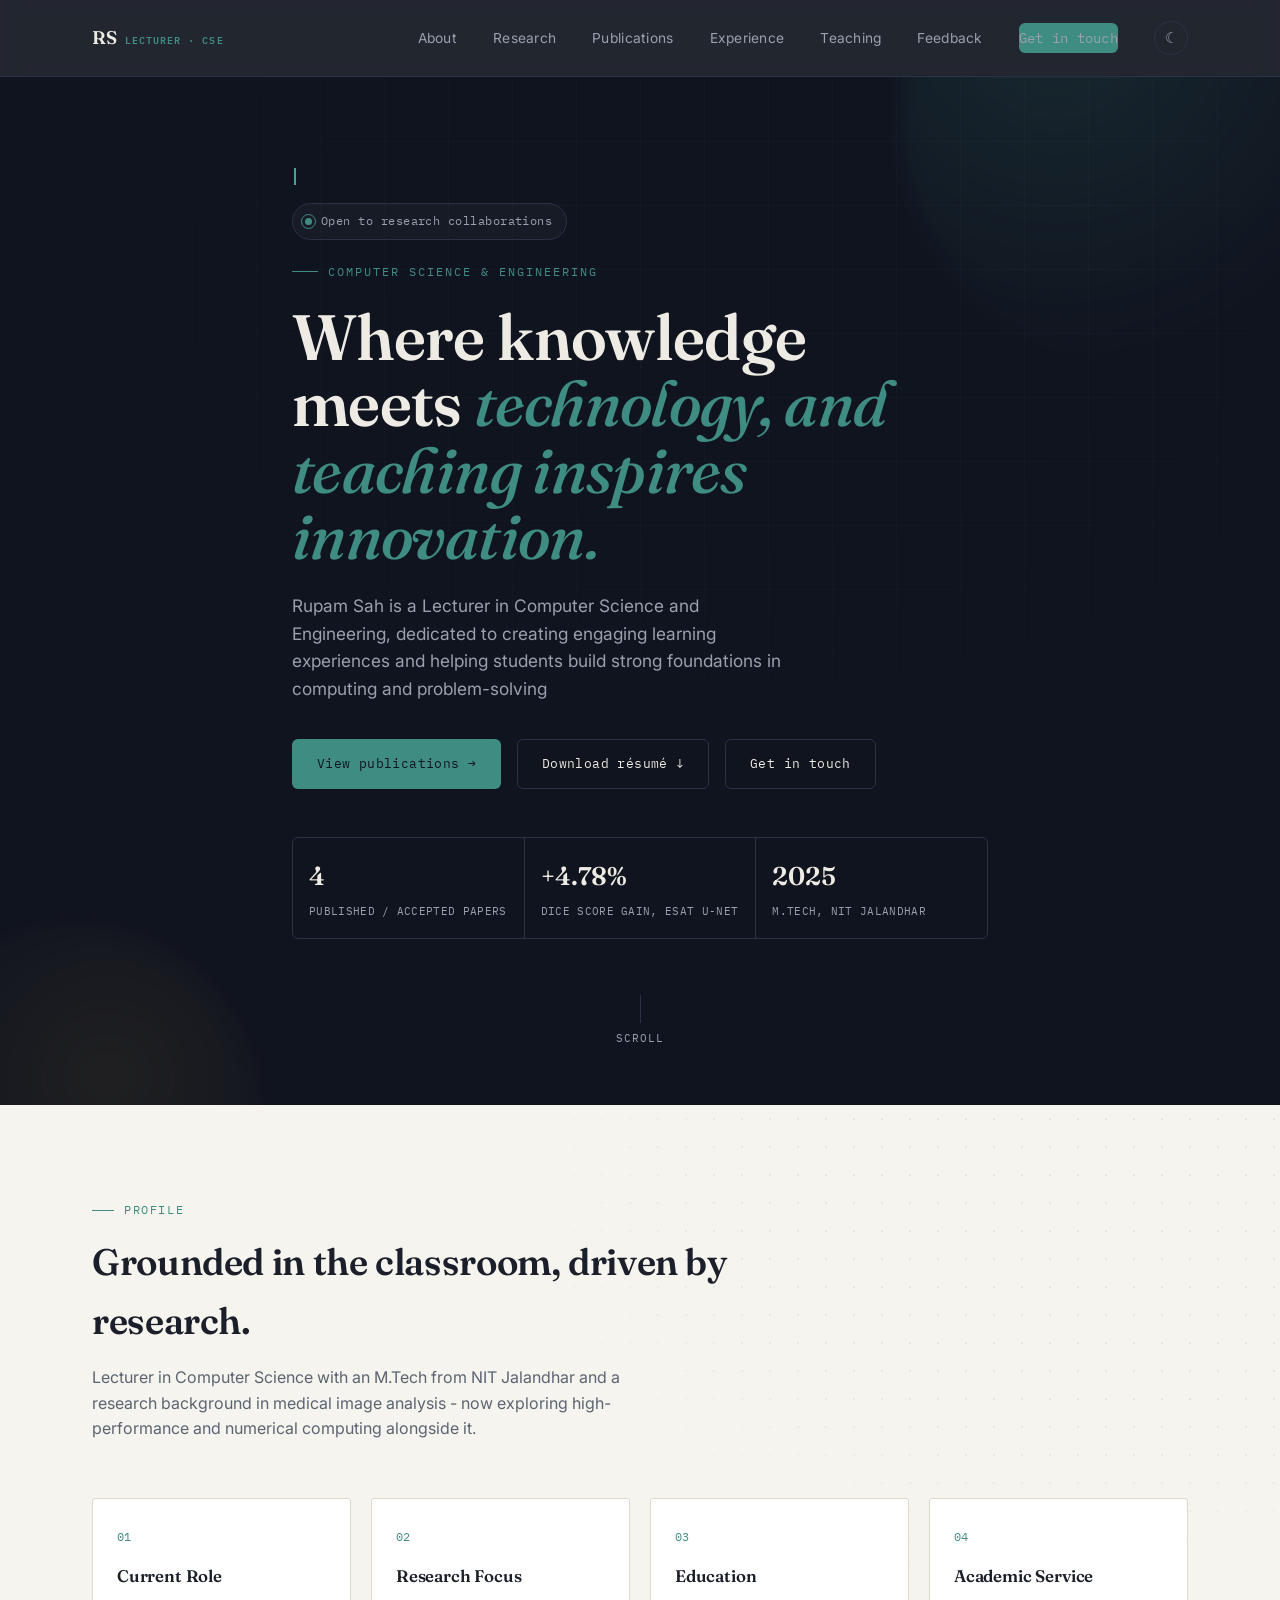
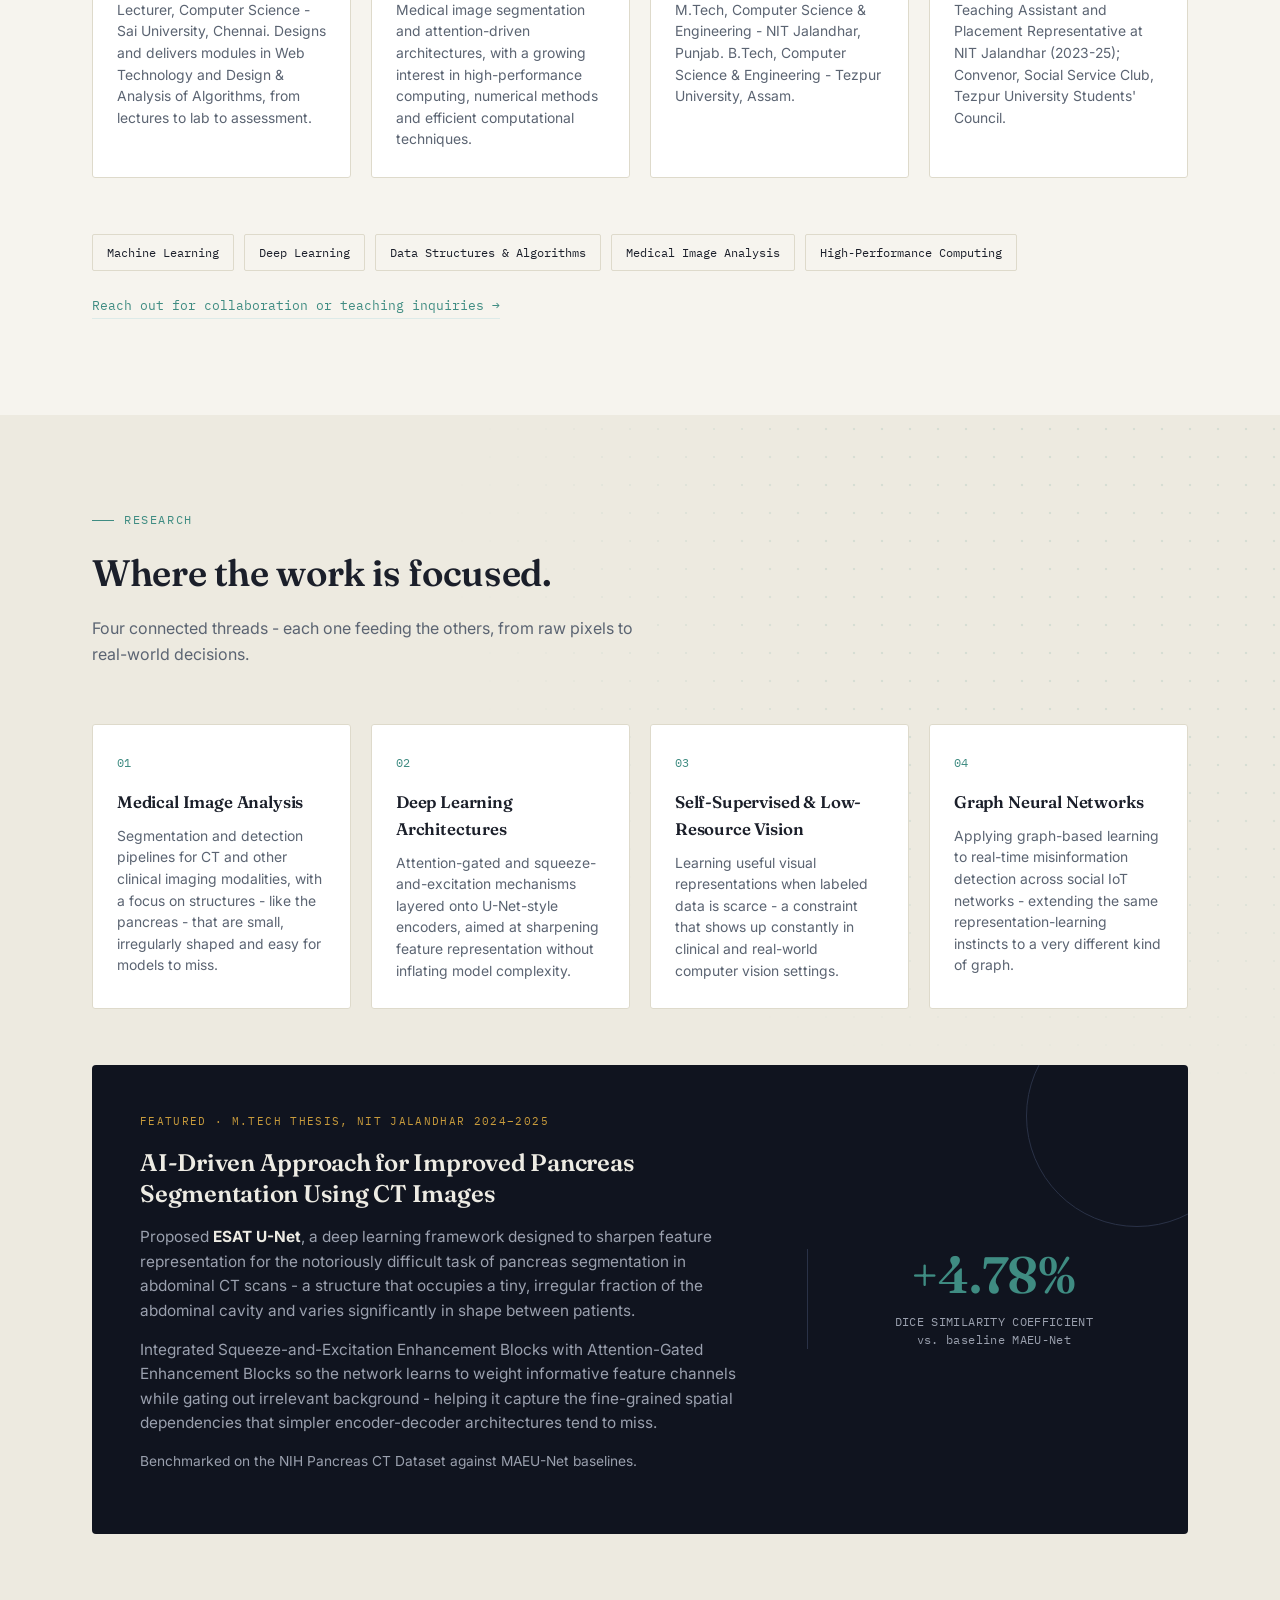
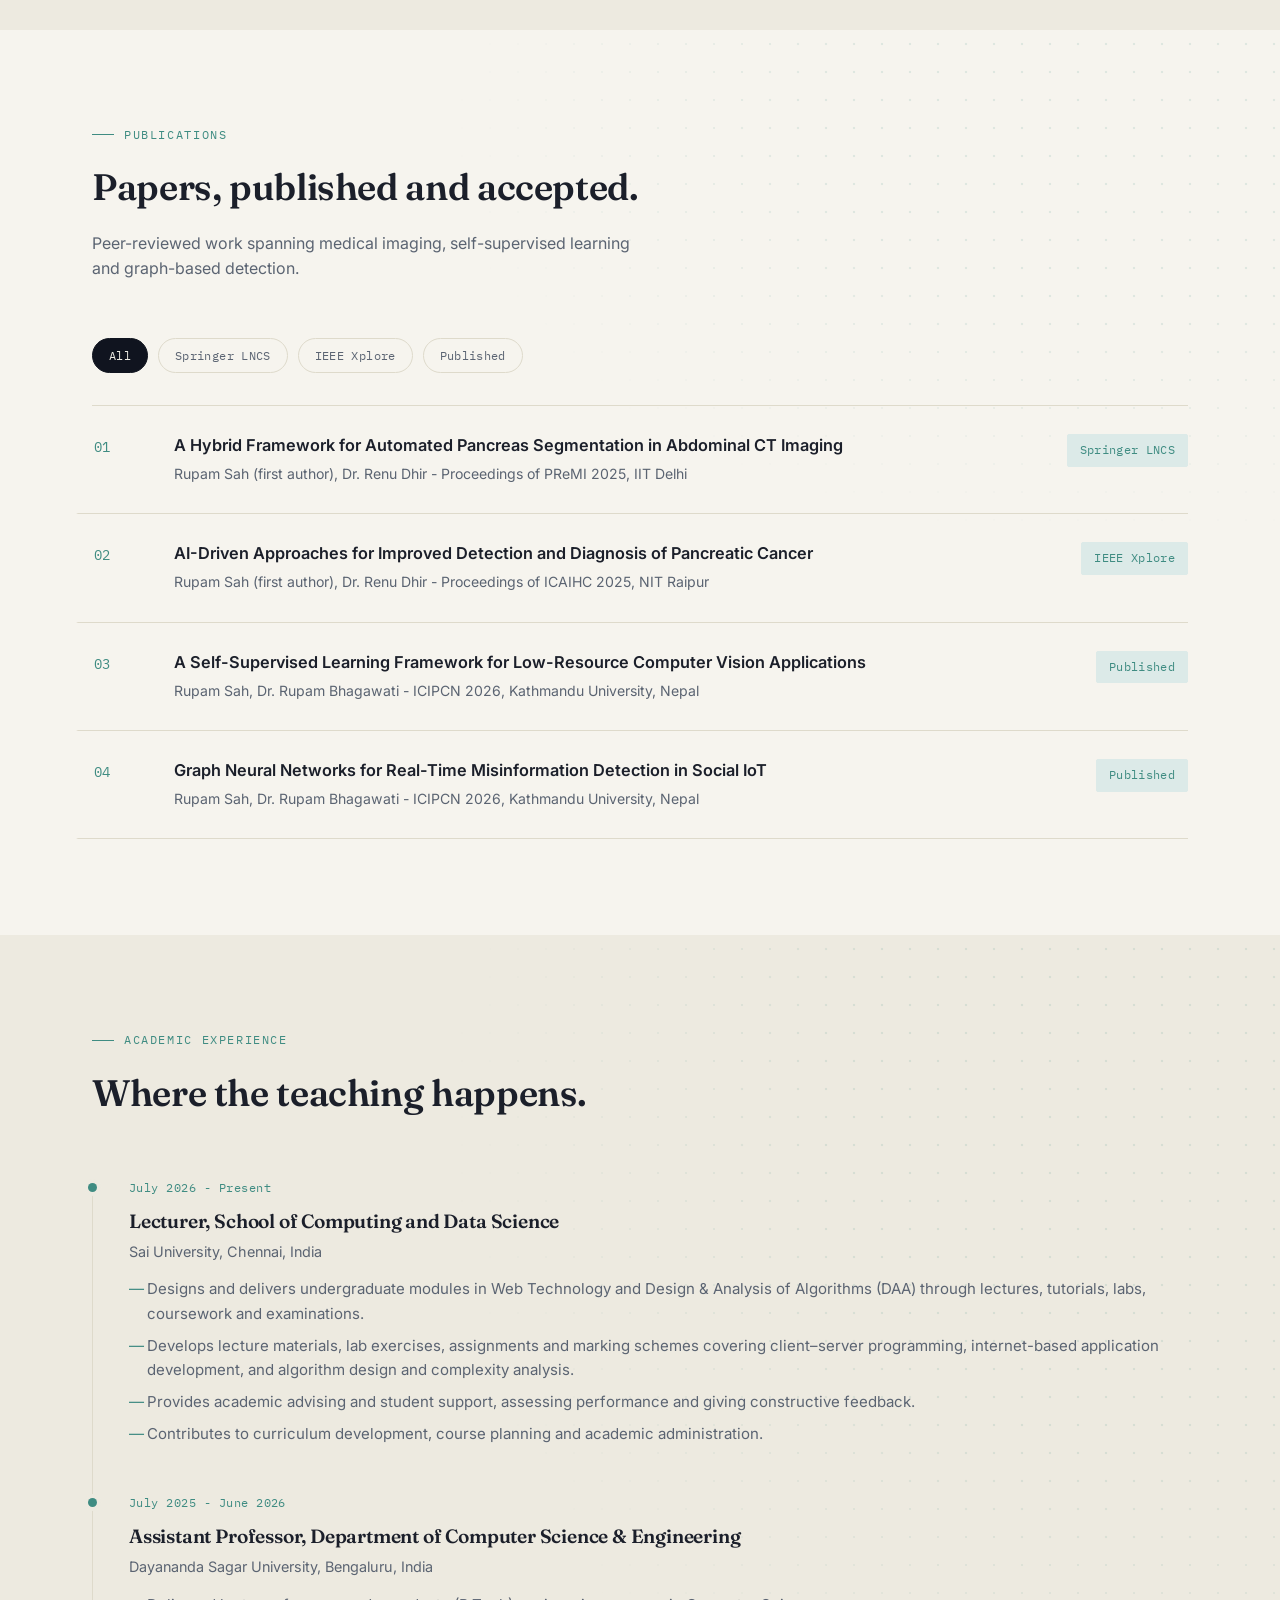
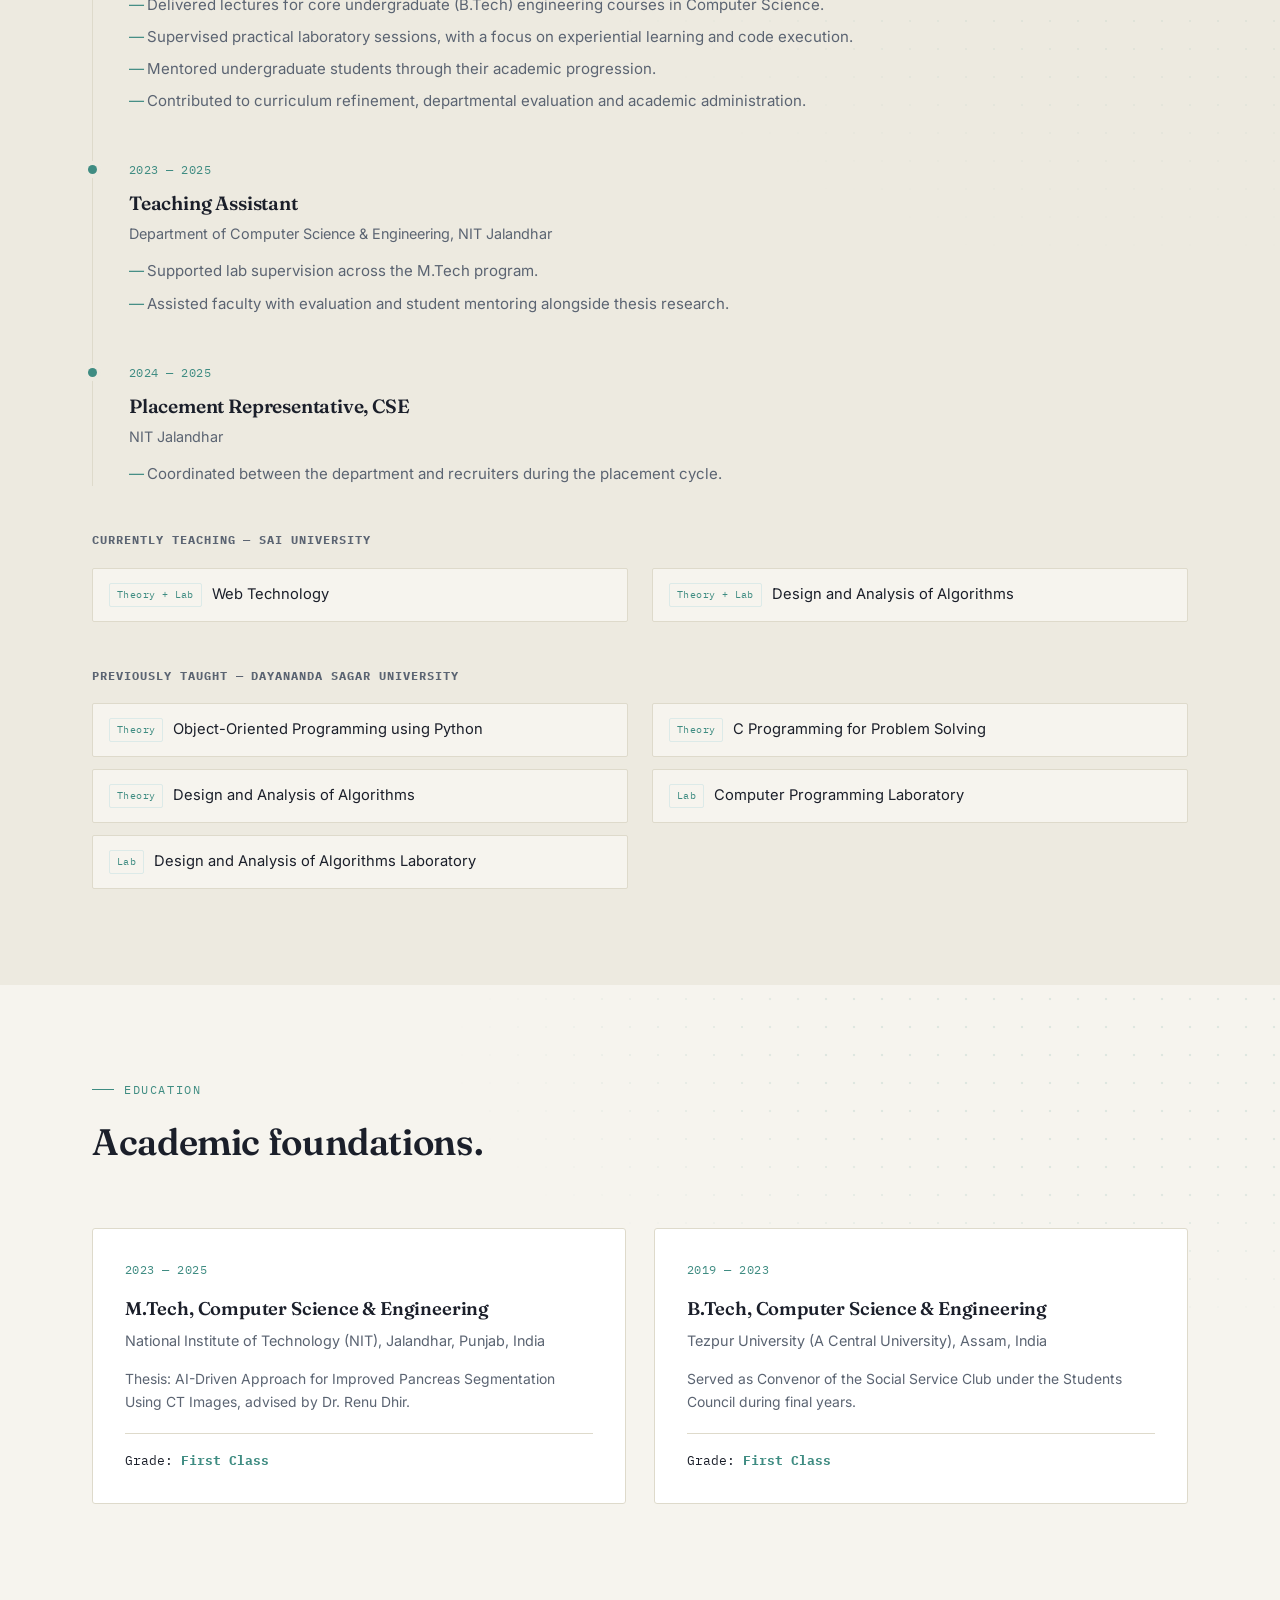
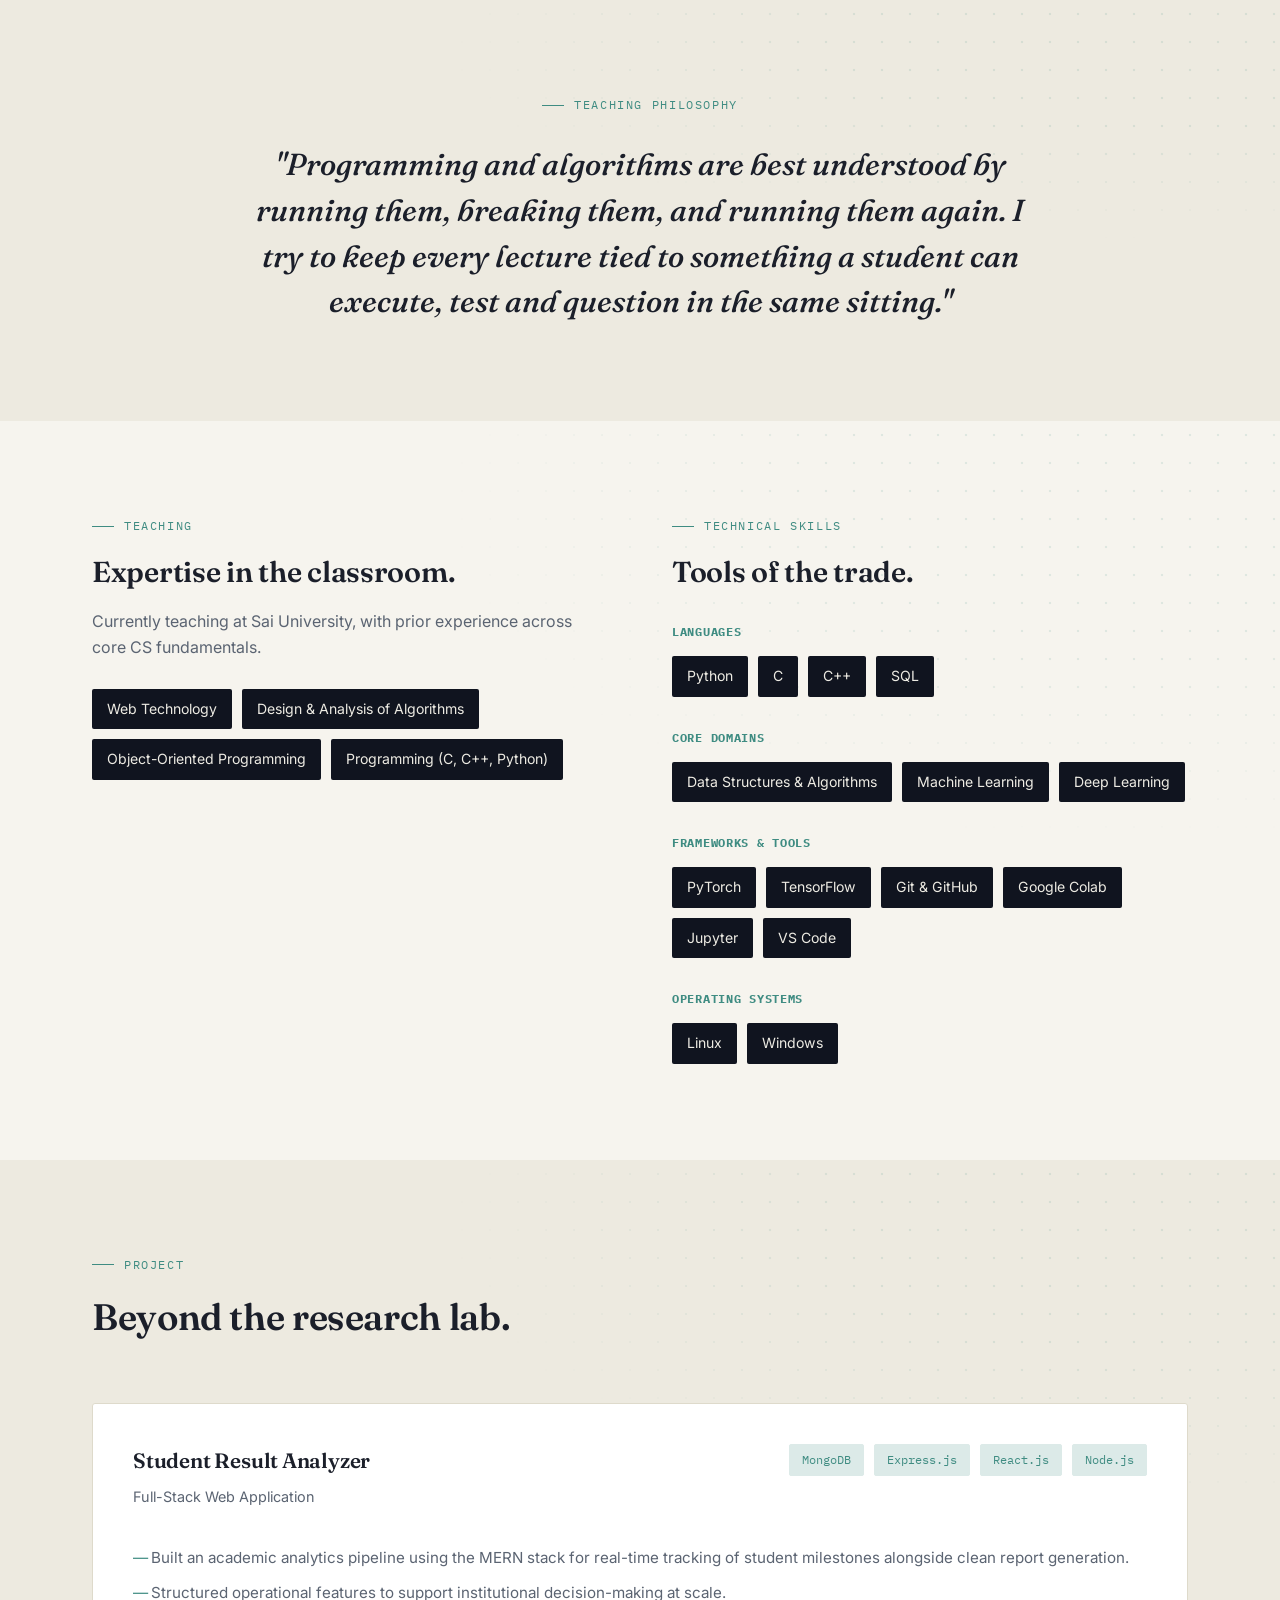
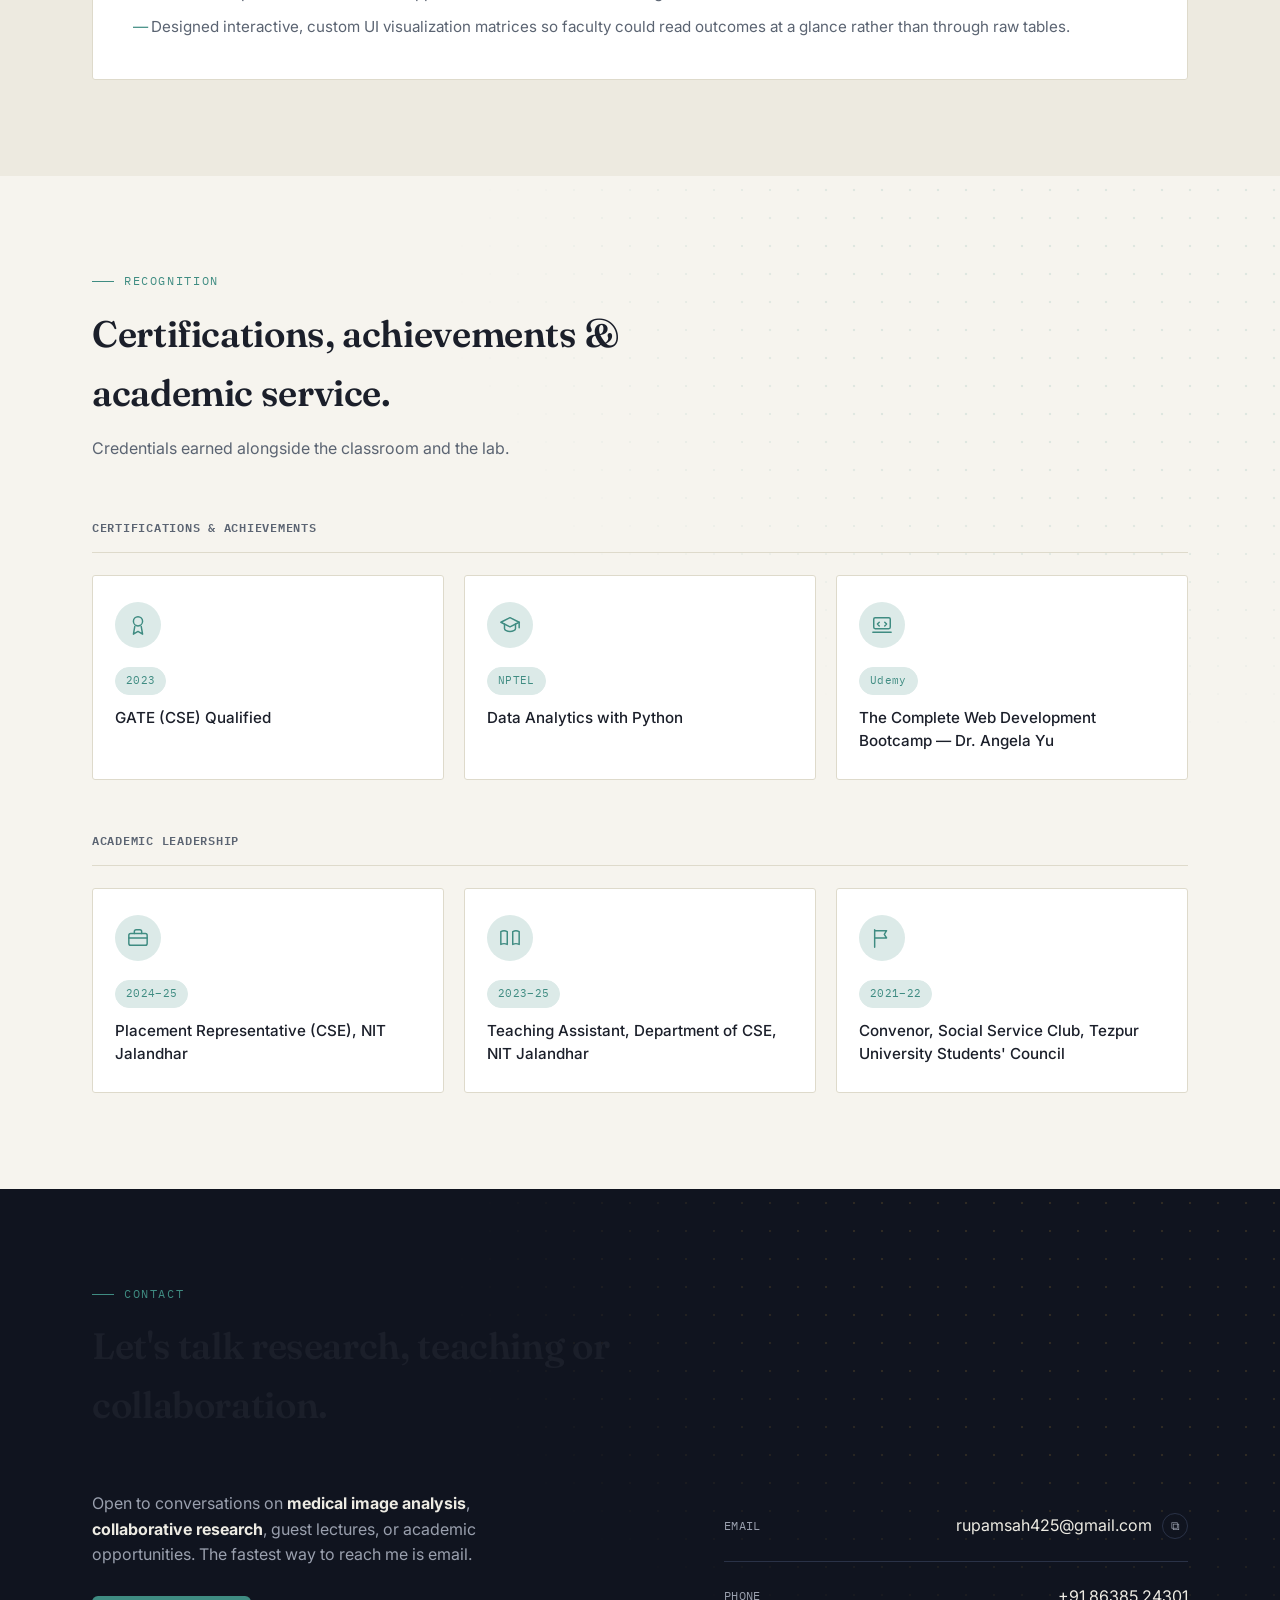
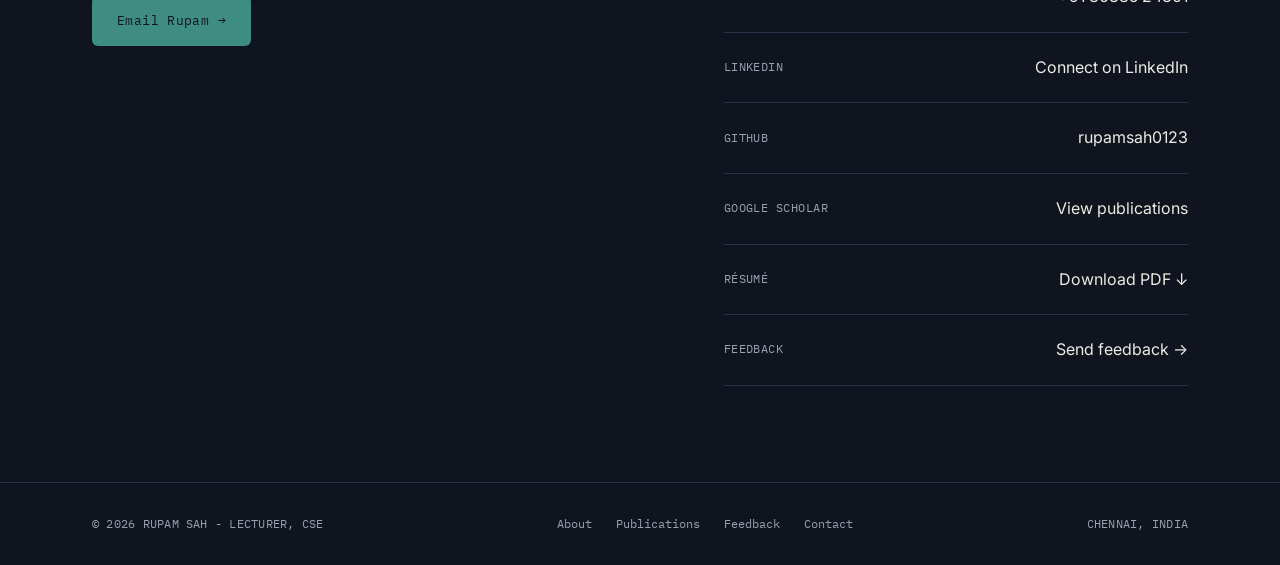
==== commit 58d5c32c: "updated my all  profiles" ====
--- a/index.html
+++ b/index.html
@@ -58,10 +58,16 @@
     <div class="hero-grid-lines" aria-hidden="true"></div>
     <div class="wrap hero-grid">
       <div>
+        <div class="hero-typewriter hero-in" style="--d:0" aria-hidden="true">
+          <span class="hero-typewriter-text" id="heroTypewriter"></span><span class="hero-typewriter-cursor"></span>
+        </div>
+        <p class="sr-only" id="heroTypewriterSr">Hi, I am Rupam Sah</p>
         <div class="status-badge hero-in" style="--d:0"><span class="status-dot"></span>Open to research collaborations</div>
         <div class="hero-kicker hero-in" style="--d:0">Computer Science &amp; Engineering</div>
-        <h1 class="hero-in" style="--d:1">Teaching machines to <em>see</em> what clinicians look for.</h1>
-        <p class="lede hero-in" style="--d:2">Rupam Sah is a Lecturer of Computer Science and Engineering, working at the intersection of deep learning and medical image analysis - from lecture halls to CT scan segmentation pipelines.</p>
+        <!-- <h1 class="hero-in" style="--d:1">Teaching machines to <em>see</em> what clinicians look for.</h1> -->
+          <h1 class="hero-in" style="--d:1">Where knowledge meets <em>technology, and teaching inspires innovation.</em></h1>
+         
+        <p class="lede hero-in" style="--d:2">Rupam Sah is a Lecturer in Computer Science and Engineering, dedicated to creating engaging learning experiences and helping students build strong foundations in computing and problem-solving</p>
         <div class="hero-actions hero-in" style="--d:3">
           <a href="#publications" class="btn btn-primary"><span>View publications</span> →</a>
           <a href="resume.pdf" download class="btn btn-ghost"><span>Download résumé</span> ↓</a>
@@ -73,12 +79,6 @@
           <div class="stat"><b data-count="2025" data-decimals="0">0</b><span>M.TECH, NIT JALANDHAR</span></div>
         </div>
       </div>
-      <div class="hero-photo hero-in" style="--d:2">
-        <div class="photo-frame tilt-card">
-          <img src="Photo1.jpg" alt="Portrait of Rupam Sah">
-          <div class="photo-shine" aria-hidden="true"></div>
-        </div>
-      </div>
     </div>
     <button class="scroll-cue" id="scrollCue" aria-label="Scroll to About section">
       <span></span> Scroll
@@ -87,37 +87,50 @@
 
   <!-- ABOUT -->
   <section id="about">
+    <div class="fx-dots" aria-hidden="true"></div>
     <div class="wrap">
       <div class="section-head reveal">
         <div class="eyebrow">Profile</div>
         <h2>Grounded in the classroom, driven by research.</h2>
-      </div>
-      <div class="about-grid">
-        <div class="reveal">
-          <p><strong>Rupam Sah</strong> holds an M.Tech in Computer Science and Engineering from NIT Jalandhar, Punjab and a B.Tech from Tezpur University, Assam. He currently teaches and mentors undergraduate engineering students as a Lecturer in the Department of Computer Science and Engineering at Sai University, Chennai.</p>
-          <p>His research sits at the intersection of <strong>machine learning, deep learning and medical image analysis</strong> - most notably, building attention-driven neural architectures that improve how CT scans are segmented for downstream clinical use. His work on pancreas segmentation has been published in IEEE Xplore and Springer's Lecture Notes in Computer Science (LNCS) proceedings, and his more recent work extends into self-supervised learning and graph neural networks.</p>
-          <p>In the classroom, he delivers core undergraduate courses in programming and algorithm design, supervises laboratory sessions built around hands-on code execution, and contributes to curriculum design and departmental evaluation. Outside the lab and lecture hall, he has represented his department as a placement coordinator, served as a teaching assistant across two academic years during his education and led a university-wide student council body.</p>
-          <a class="inline-link" href="#contact">Reach out for collaboration or teaching inquiries →</a>
-        </div>
-        <div class="reveal">
-          <div class="pillars">
-            <div class="pillar"><span class="pillar-label">ROLE</span><span class="pillar-val">Lecturer, CSE - Sai University</span></div>
-            <div class="pillar"><span class="pillar-label">SINCE</span><span class="pillar-val">July 2026</span></div>
-            <div class="pillar"><span class="pillar-label">FOCUS</span><span class="pillar-val">Medical image segmentation, attention mechanisms, self-supervised learning</span></div>
-            <div class="pillar"><span class="pillar-label">TEACHES</span><span class="pillar-val">Programming (C/C++/Python), OOP, DSA, Machine Learning, Deep Learning</span></div>
-            <div class="pillar"><span class="pillar-label">BASED IN</span><span class="pillar-val">Bengaluru, India</span></div>
-            <div class="pillar"><span class="pillar-label">GATE</span><span class="pillar-val">CSE Qualified, 2023</span></div>
-          </div>
-          <div class="interest-tags">
-            <span>Machine Learning</span><span>Deep Learning</span><span>Medical Image Analysis</span><span>Healthcare AI</span>
-          </div>
-        </div>
-      </div>
-    </div>
-  </section>
+        <p>Lecturer in Computer Science with an M.Tech from NIT Jalandhar and a research background in medical image analysis - now exploring high-performance and numerical computing alongside it.</p>
+      </div>
+
+      <div class="area-grid reveal">
+        <div class="area-card tilt-card">
+          <span class="area-index">01</span>
+          <h3>Current Role</h3>
+          <p>Lecturer, Computer Science - Sai University, Chennai. Designs and delivers modules in Web Technology and Design &amp; Analysis of Algorithms, from lectures to lab to assessment.</p>
+        </div>
+        <div class="area-card tilt-card">
+          <span class="area-index">02</span>
+          <h3>Research Focus</h3>
+          <p>Medical image segmentation and attention-driven architectures, with a growing interest in high-performance computing, numerical methods and efficient computational techniques.</p>
+        </div>
+        <div class="area-card tilt-card">
+          <span class="area-index">03</span>
+          <h3>Education</h3>
+          <p>M.Tech, Computer Science &amp; Engineering - NIT Jalandhar, Punjab. B.Tech, Computer Science &amp; Engineering - Tezpur University, Assam.</p>
+        </div>
+        <div class="area-card tilt-card">
+          <span class="area-index">04</span>
+          <h3>Academic Service</h3>
+          <p>Teaching Assistant and Placement Representative at NIT Jalandhar (2023-25); Convenor, Social Service Club, Tezpur University Students' Council.</p>
+        </div>
+      </div>
+
+      <div class="reveal">
+        <div class="interest-tags">
+          <span>Machine Learning</span><span>Deep Learning</span><span>Data Structures &amp; Algorithms</span><span>Medical Image Analysis</span><span>High-Performance Computing</span>
+        </div>
+        <a class="inline-link" href="#contact">Reach out for collaboration or teaching inquiries →</a>
+      </div>
+    </div>
+  </section>
+
 
   <!-- RESEARCH AREAS -->
   <section id="research" class="alt">
+    <div class="fx-dots" aria-hidden="true"></div>
     <div class="wrap">
       <div class="section-head reveal">
         <div class="eyebrow">Research</div>
@@ -165,6 +178,7 @@
 
   <!-- PUBLICATIONS -->
   <section id="publications">
+    <div class="fx-dots" aria-hidden="true"></div>
     <div class="wrap">
       <div class="section-head reveal">
         <div class="eyebrow">Publications</div>
@@ -182,7 +196,7 @@
           <span class="pub-num">01</span>
           <div>
             <div class="pub-title">A Hybrid Framework for Automated Pancreas Segmentation in Abdominal CT Imaging</div>
-            <div class="pub-meta">Rupam Sah, Dr. Renu Dhir - Proceedings of PReMI 2025, IIT Delhi</div>
+            <div class="pub-meta">Rupam Sah (first author), Dr. Renu Dhir - Proceedings of PReMI 2025, IIT Delhi</div>
           </div>
           <span class="pub-venue">Springer LNCS</span>
         </div>
@@ -190,7 +204,7 @@
           <span class="pub-num">02</span>
           <div>
             <div class="pub-title">AI-Driven Approaches for Improved Detection and Diagnosis of Pancreatic Cancer</div>
-            <div class="pub-meta">Rupam Sah, Dr. Renu Dhir - Proceedings of ICAIHC 2025, NIT Raipur</div>
+            <div class="pub-meta">Rupam Sah (first author), Dr. Renu Dhir - Proceedings of ICAIHC 2025, NIT Raipur</div>
           </div>
           <span class="pub-venue">IEEE Xplore</span>
         </div>
@@ -216,6 +230,7 @@
 
   <!-- EXPERIENCE -->
   <section id="experience" class="alt">
+    <div class="fx-dots" aria-hidden="true"></div>
     <div class="wrap">
       <div class="section-head reveal">
         <div class="eyebrow">Academic Experience</div>
@@ -224,12 +239,13 @@
       <div class="timeline reveal">
         <div class="tl-item">
           <span class="tl-date">July 2026 - Present</span>
-          <h3>Lecturer, Department of Computer Science &amp; Engineering</h3>
+          <h3>Lecturer, School of Computing and Data Science</h3>
           <div class="tl-org">Sai University, Chennai, India</div>
           <ul>
-            <li>Delivers lectures for undergraduate (B.Tech) engineering courses in Computer Science.</li>
-            <li>Supervises practical laboratory sessions, with a focus on experiential learning and code execution.</li>
-            <li>Mentors undergraduate students through their academic progression.</li>
+            <li>Designs and delivers undergraduate modules in Web Technology and Design &amp; Analysis of Algorithms (DAA) through lectures, tutorials, labs, coursework and examinations.</li>
+            <li>Develops lecture materials, lab exercises, assignments and marking schemes covering client–server programming, internet-based application development, and algorithm design and complexity analysis.</li>
+            <li>Provides academic advising and student support, assessing performance and giving constructive feedback.</li>
+            <li>Contributes to curriculum development, course planning and academic administration.</li>
           </ul>
         </div>
         <div class="tl-item">
@@ -262,7 +278,14 @@
         </div>
       </div>
       <div class="course-block reveal">
-        <h4>Courses taught</h4>
+        <h4>Currently teaching — Sai University</h4>
+        <div class="course-grid">
+          <div><span class="course-tag">Theory + Lab</span>Web Technology</div>
+          <div><span class="course-tag">Theory + Lab</span>Design and Analysis of Algorithms</div>
+        </div>
+      </div>
+      <div class="course-block reveal">
+        <h4>Previously taught — Dayananda Sagar University</h4>
         <div class="course-grid">
           <div><span class="course-tag">Theory</span>Object-Oriented Programming using Python</div>
           <div><span class="course-tag">Theory</span>C Programming for Problem Solving</div>
@@ -276,6 +299,7 @@
 
   <!-- EDUCATION -->
   <section id="education">
+    <div class="fx-dots" aria-hidden="true"></div>
     <div class="wrap">
       <div class="section-head reveal">
         <div class="eyebrow">Education</div>
@@ -302,6 +326,7 @@
 
   <!-- TEACHING PHILOSOPHY -->
   <section id="philosophy" class="alt">
+    <div class="fx-dots" aria-hidden="true"></div>
     <div class="wrap philosophy-wrap">
       <div class="eyebrow reveal">Teaching Philosophy</div>
       <blockquote class="reveal">"Programming and algorithms are best understood by running them, breaking them, and running them again. I try to keep every lecture tied to something a student can execute, test and question in the same sitting."</blockquote>
@@ -310,17 +335,17 @@
 
   <!-- TEACHING / SKILLS -->
   <section id="teaching">
+    <div class="fx-dots" aria-hidden="true"></div>
     <div class="wrap split">
       <div class="reveal">
         <div class="eyebrow">Teaching</div>
         <h2 class="split-h2">Expertise in the classroom.</h2>
-        <p class="split-sub">Core undergraduate subjects across programming and applied AI.</p>
+        <p class="split-sub">Currently teaching at Sai University, with prior experience across core CS fundamentals.</p>
         <div class="skill-pills">
+          <span>Web Technology</span>
+          <span>Design &amp; Analysis of Algorithms</span>
+          <span>Object-Oriented Programming</span>
           <span>Programming (C, C++, Python)</span>
-          <span>Object-Oriented Programming</span>
-          <span>Data Structures &amp; Algorithms</span>
-          <span>Machine Learning</span>
-          <span>Deep Learning</span>
         </div>
       </div>
       <div class="reveal">
@@ -332,6 +357,10 @@
             <div class="skill-pills"><span>Python</span><span>C</span><span>C++</span><span>SQL</span></div>
           </div>
           <div class="skill-cat">
+            <h4>Core Domains</h4>
+            <div class="skill-pills"><span>Data Structures &amp; Algorithms</span><span>Machine Learning</span><span>Deep Learning</span></div>
+          </div>
+          <div class="skill-cat">
             <h4>Frameworks &amp; Tools</h4>
             <div class="skill-pills"><span>PyTorch</span><span>TensorFlow</span><span>Git &amp; GitHub</span><span>Google Colab</span><span>Jupyter</span><span>VS Code</span></div>
           </div>
@@ -346,6 +375,7 @@
 
   <!-- PROJECTS -->
   <section id="projects" class="alt">
+    <div class="fx-dots" aria-hidden="true"></div>
     <div class="wrap">
       <div class="section-head reveal">
         <div class="eyebrow">Project</div>
@@ -372,21 +402,65 @@
 
   <!-- CERTIFICATIONS / LEADERSHIP -->
   <section id="cert">
-    <div class="wrap split">
-      <div class="reveal">
-        <div class="eyebrow">Certifications &amp; Achievements</div>
-        <div class="cert-list">
-          <div class="cert-item"><span class="yr">2023</span><p>GATE (CSE) Qualified</p></div>
-          <div class="cert-item"><span class="yr">NPTEL</span><p>Data Analytics with Python</p></div>
-          <div class="cert-item last"><span class="yr">Udemy</span><p>The Complete Web Development Bootcamp - Dr. Angela Yu</p></div>
-        </div>
-      </div>
-      <div class="reveal">
-        <div class="eyebrow">Academic Leadership</div>
-        <div class="cert-list">
-          <div class="cert-item"><span class="yr">2024–25</span><p>Placement Representative (CSE), NIT Jalandhar</p></div>
-          <div class="cert-item"><span class="yr">2023–25</span><p>Teaching Assistant, Department of CSE, NIT Jalandhar</p></div>
-          <div class="cert-item last"><span class="yr">2021–22</span><p>Convenor, Social Service Club, Tezpur University Students Council</p></div>
+    <div class="fx-dots" aria-hidden="true"></div>
+    <div class="wrap">
+      <div class="section-head reveal">
+        <div class="eyebrow">Recognition</div>
+        <h2>Certifications, achievements &amp; academic service.</h2>
+        <p>Credentials earned alongside the classroom and the lab.</p>
+      </div>
+
+      <div class="cred-group reveal">
+        <h3 class="cred-group-title">Certifications &amp; Achievements</h3>
+        <div class="cred-grid">
+          <div class="cred-card tilt-card">
+            <div class="cred-icon">
+              <svg viewBox="0 0 24 24" fill="none" stroke="currentColor" stroke-width="1.6" stroke-linecap="round" stroke-linejoin="round"><circle cx="12" cy="8" r="5"/><path d="M8.5 13.5 7 22l5-3 5 3-1.5-8.5"/></svg>
+            </div>
+            <span class="cred-yr">2023</span>
+            <p class="cred-title">GATE (CSE) Qualified</p>
+          </div>
+          <div class="cred-card tilt-card">
+            <div class="cred-icon">
+              <svg viewBox="0 0 24 24" fill="none" stroke="currentColor" stroke-width="1.6" stroke-linecap="round" stroke-linejoin="round"><path d="M2 9l10-5 10 5-10 5-10-5Z"/><path d="M6 11v5c0 1.5 3 3 6 3s6-1.5 6-3v-5"/><path d="M22 9v6"/></svg>
+            </div>
+            <span class="cred-yr">NPTEL</span>
+            <p class="cred-title">Data Analytics with Python</p>
+          </div>
+          <div class="cred-card tilt-card">
+            <div class="cred-icon">
+              <svg viewBox="0 0 24 24" fill="none" stroke="currentColor" stroke-width="1.6" stroke-linecap="round" stroke-linejoin="round"><rect x="3" y="4" width="18" height="12" rx="1.5"/><path d="M2 20h20"/><path d="M9 9l-2 2 2 2M15 9l2 2-2 2"/></svg>
+            </div>
+            <span class="cred-yr">Udemy</span>
+            <p class="cred-title">The Complete Web Development Bootcamp — Dr. Angela Yu</p>
+          </div>
+        </div>
+      </div>
+
+      <div class="cred-group reveal">
+        <h3 class="cred-group-title">Academic Leadership</h3>
+        <div class="cred-grid">
+          <div class="cred-card tilt-card">
+            <div class="cred-icon">
+              <svg viewBox="0 0 24 24" fill="none" stroke="currentColor" stroke-width="1.6" stroke-linecap="round" stroke-linejoin="round"><rect x="2" y="7" width="20" height="13" rx="2"/><path d="M8 7V5a2 2 0 0 1 2-2h4a2 2 0 0 1 2 2v2"/><path d="M2 12h20"/></svg>
+            </div>
+            <span class="cred-yr">2024–25</span>
+            <p class="cred-title">Placement Representative (CSE), NIT Jalandhar</p>
+          </div>
+          <div class="cred-card tilt-card">
+            <div class="cred-icon">
+              <svg viewBox="0 0 24 24" fill="none" stroke="currentColor" stroke-width="1.6" stroke-linecap="round" stroke-linejoin="round"><path d="M2 5c2-1 5-1 7 0v14c-2-1-5-1-7 0V5Z"/><path d="M22 5c-2-1-5-1-7 0v14c2-1 5-1 7 0V5Z"/></svg>
+            </div>
+            <span class="cred-yr">2023–25</span>
+            <p class="cred-title">Teaching Assistant, Department of CSE, NIT Jalandhar</p>
+          </div>
+          <div class="cred-card tilt-card">
+            <div class="cred-icon">
+              <svg viewBox="0 0 24 24" fill="none" stroke="currentColor" stroke-width="1.6" stroke-linecap="round" stroke-linejoin="round"><path d="M4 22V3"/><path d="M4 4h13l-2.5 4L17 12H4"/></svg>
+            </div>
+            <span class="cred-yr">2021–22</span>
+            <p class="cred-title">Convenor, Social Service Club, Tezpur University Students' Council</p>
+          </div>
         </div>
       </div>
     </div>
@@ -394,6 +468,7 @@
 
   <!-- CONTACT -->
   <section id="contact" class="contact">
+    <div class="fx-dots" aria-hidden="true"></div>
     <div class="wrap">
       <div class="section-head reveal">
         <div class="eyebrow">Contact</div>
@@ -406,8 +481,9 @@
         </div>
         <div class="contact-list reveal">
           <div class="contact-row"><span class="label">EMAIL</span><span class="val-group"><a class="val" href="mailto:rupamsah425@gmail.com">rupamsah425@gmail.com</a><button class="copy-btn" data-copy="rupamsah425@gmail.com" aria-label="Copy email address" type="button">⧉</button></span></div>
-          <div class="contact-row"><span class="label">PHONE</span><a class="val" href="tel:+918217463080">+91 82174 63080</a></div>
+          <div class="contact-row"><span class="label">PHONE</span><a class="val" href="tel:+918638524301">+91 86385 24301</a></div>
           <div class="contact-row"><span class="label">LINKEDIN</span><a class="val" href="https://www.linkedin.com/in/rupam-sah-a258101b4" target="_blank" rel="noopener">Connect on LinkedIn</a></div>
+          <div class="contact-row"><span class="label">GITHUB</span><a class="val" href="https://github.com/rupamsah0123" target="_blank" rel="noopener">rupamsah0123</a></div>
           <div class="contact-row"><span class="label">GOOGLE SCHOLAR</span><a class="val" href="https://scholar.google.com/citations?user=okQ1f6YAAAAJ&hl=en" target="_blank" rel="noopener">View publications</a></div>
           <div class="contact-row"><span class="label">RÉSUMÉ</span><a class="val" href="resume.pdf" download>Download PDF ↓</a></div>
           <div class="contact-row"><span class="label">FEEDBACK</span><a class="val" href="feedback.html">Send feedback →</a></div>
--- a/style.css
+++ b/style.css
@@ -51,7 +51,6 @@
   --shadow-lg:0 26px 54px rgba(0,0,0,0.5);
   color-scheme: dark;
 }
-[data-theme="dark"] .photo-frame img{ filter:grayscale(10%) contrast(1.02) brightness(0.97); }
 [data-theme="dark"] .hero-grid-lines{ opacity:0.35; }
 
 *{ box-sizing:border-box; margin:0; padding:0; }
@@ -71,14 +70,39 @@
 img{ max-width:100%; display:block; }
 a{ color:inherit; text-decoration:none; }
 ul{ list-style:none; }
-.wrap{ max-width:var(--max); margin:0 auto; padding:0 32px; }
+.wrap{ max-width:var(--max); margin:0 auto; padding:0 32px; position:relative; z-index:1; }
 @media (max-width:640px){ .wrap{ padding:0 20px; } }
 
 .eyebrow{
   font-family:var(--mono); font-size:0.72rem; letter-spacing:0.14em; text-transform:uppercase;
   color:var(--teal); display:flex; align-items:center; gap:10px;
 }
-.eyebrow::before{ content:""; width:22px; height:1px; background:var(--teal); display:inline-block; }
+.eyebrow::before{
+  content:""; width:22px; height:1px; background:var(--teal); display:inline-block;
+  transform:scaleX(0); transform-origin:left;
+  transition:transform 0.6s cubic-bezier(.2,.7,.3,1) 0.1s;
+}
+.reveal.in .eyebrow::before{ transform:scaleX(1); }
+.eyebrow.reveal.in::before{ transform:scaleX(1); }
+
+/* ============ DECORATIVE SECTION TEXTURE ============ */
+/* A quiet, drifting dot-grid dropped into any section for visual cohesion
+   with the hero. Purely decorative: absolutely positioned, inert to pointer
+   events, and masked so it never competes with real content. */
+.fx-dots{
+  position:absolute; inset:0; z-index:0; pointer-events:none; opacity:0.6;
+  background-image:radial-gradient(circle, rgba(63,140,130,0.22) 1px, transparent 1.6px);
+  background-size:28px 28px;
+  mask-image:radial-gradient(ellipse 65% 55% at 88% 12%, #000 35%, transparent 82%);
+  -webkit-mask-image:radial-gradient(ellipse 65% 55% at 88% 12%, #000 35%, transparent 82%);
+  animation:fxDotsDrift 24s ease-in-out infinite alternate;
+}
+.contact .fx-dots, .hero .fx-dots, .fb-hero .fx-dots{
+  background-image:radial-gradient(circle, rgba(200,155,60,0.28) 1px, transparent 1.6px);
+}
+@keyframes fxDotsDrift{ from{ background-position:0 0; } to{ background-position:46px 34px; } }
+@media (prefers-reduced-motion: reduce){ .fx-dots{ animation:none; } }
+@media (max-width:640px){ .fx-dots{ opacity:0.4; } }
 
 h1,h2,h3{ font-family:var(--display); font-weight:600; letter-spacing:-0.01em; }
 
@@ -216,7 +240,7 @@
 @media (max-width:880px), (hover:none){ .hero-spotlight{ display:none; } }
 @media (prefers-reduced-motion: reduce){ .hero-blob{ animation:none; } }
 
-.hero-grid{ display:grid; grid-template-columns:1.15fr 0.85fr; gap:64px; align-items:center; position:relative; z-index:2; }
+.hero-grid{ display:grid; grid-template-columns:1fr; gap:64px; align-items:center; position:relative; z-index:2; max-width:760px; }
 
 /* Orchestrated entrance: hero content steps in once, top to bottom */
 .hero-in{
@@ -226,6 +250,29 @@
 }
 @keyframes heroIn{ to{ opacity:1; transform:translateY(0); } }
 @media (prefers-reduced-motion: reduce){ .hero-in{ animation:none; opacity:1; transform:none; } }
+.sr-only{
+  position:absolute; width:1px; height:1px; padding:0; margin:-1px; overflow:hidden;
+  clip:rect(0,0,0,0); white-space:nowrap; border:0;
+}
+
+/* ---------- Hero typewriter intro line ---------- */
+.hero-typewriter{
+  display:flex; align-items:center; min-height:1.4em; margin-bottom:16px;
+}
+.hero-typewriter-text{
+  font-family:var(--mono); font-size:2.4rem; letter-spacing:0.03em;
+  background:var(--grad-accent); -webkit-background-clip:text; background-clip:text;
+  color:transparent; font-weight:500;
+}
+.hero-typewriter-cursor{
+  display:inline-block; width:2px; height:1.05em; margin-left:2px;
+  background:var(--teal-bright); vertical-align:-2px;
+  animation:hero-caret-blink 0.85s step-end infinite;
+}
+@media (prefers-reduced-motion: reduce){
+  .hero-typewriter-cursor{ animation:none; }
+}
+
 .status-badge{
   display:inline-flex; align-items:center; gap:9px; font-family:var(--mono); font-size:0.72rem;
   letter-spacing:0.04em; color:var(--text-on-ink-dim); border:1px solid var(--line);
@@ -239,6 +286,7 @@
   animation:statusPulse 2.4s ease-out infinite;
 }
 @keyframes statusPulse{ 0%{ transform:scale(0.6); opacity:0.9; } 100%{ transform:scale(1.8); opacity:0; } }
+@keyframes hero-caret-blink{ 0%,100%{ opacity:1; } 50%{ opacity:0; } }
 @media (prefers-reduced-motion: reduce){ .status-dot::after{ animation:none; } }
 
 .hero-kicker{
@@ -278,53 +326,6 @@
 .stat span{ font-family:var(--mono); font-size:0.66rem; color:var(--text-on-ink-dim); letter-spacing:0.03em; display:block; margin-top:6px; }
 @media (max-width:520px){ .hero-stats{ grid-template-columns:1fr; } }
 
-/* .hero-photo{ position:relative; justify-self:center; width:100%; max-width:340px; }
-.photo-frame{ position:relative; width:100%; aspect-ratio:1/1.08; }
-.photo-frame img{ width:100%; height:100%; object-fit:cover; border-radius:3px; filter:grayscale(15%) contrast(1.04); } */
-.hero-photo {
-  position: relative;
-  justify-self: center;
-  width: 100%;
-  max-width: 280px;
-  
-  
-}
-
-.photo-frame {
-  position: relative;
-  width: 100%;
-  aspect-ratio: 1 / 1.08;
-  border-radius: 4px;
-  overflow: hidden;
-  box-shadow: 0 24px 48px rgba(0,0,0,0.35);
-  transition: box-shadow 0.35s ease;
-}
-.photo-frame::after{
-  content:""; position:absolute; inset:0; border-radius:inherit; padding:1px;
-  background:linear-gradient(140deg, var(--teal), transparent 40%, transparent 60%, var(--gold));
-  -webkit-mask:linear-gradient(#000 0 0) content-box, linear-gradient(#000 0 0);
-  -webkit-mask-composite:xor; mask-composite:exclude;
-  opacity:0.55; pointer-events:none;
-}
-
-.photo-frame img {
-  width: 100%;
-  height: 100%;
-  object-fit: cover;
-  border-radius: 3px;
-  filter: grayscale(15%) contrast(1.04);
-  transform: scale(1.01);
-  transition: transform 0.6s cubic-bezier(.2,.7,.3,1), filter 0.4s ease;
-}
-.photo-frame:hover img{ transform:scale(1.06); filter:grayscale(0%) contrast(1.06); }
-.photo-shine{
-  position:absolute; inset:0; pointer-events:none; z-index:2;
-  background:linear-gradient(115deg, transparent 40%, rgba(255,255,255,0.22) 50%, transparent 60%);
-  background-size:220% 220%; background-position:130% 0;
-  transition:background-position 0.9s ease;
-}
-.photo-frame:hover .photo-shine{ background-position:-30% 100%; }
-
 /* 3D pointer-tilt applied via JS-set custom properties; harmless with no JS */
 .tilt-card{
   transform: perspective(900px) rotateX(var(--rx,0deg)) rotateY(var(--ry,0deg)) translateY(var(--ty,0)) translateZ(0);
@@ -333,16 +334,6 @@
 }
 @media (hover:none){ .tilt-card{ transform:none !important; } }
 @media (prefers-reduced-motion: reduce){ .tilt-card{ transition:none; transform:none !important; } }
-/* .contour-svg{ position:absolute; inset:-18px; width:calc(100% + 36px); height:calc(100% + 36px); pointer-events:none; } */
-.contour-svg path{
-  fill:none; stroke:var(--teal); stroke-width:1;
-  stroke-dasharray:1400; stroke-dashoffset:1400;
-  animation:trace 2.6s cubic-bezier(.65,.05,.36,1) forwards; opacity:0.85;
-}
-.contour-svg path:nth-child(2){ animation-delay:0.25s; stroke:var(--gold); opacity:0.55; }
-.contour-svg path:nth-child(3){ animation-delay:0.5s; opacity:0.35; }
-@keyframes trace{ to{ stroke-dashoffset:0; } }
-.photo-caption{ font-family:var(--mono); font-size:0.68rem; color:var(--text-on-ink-dim); text-align:center; margin-top:16px; letter-spacing:0.04em; }
 
 .scroll-cue{
   display:flex; flex-direction:column; align-items:center; gap:8px; margin:56px auto 0;
@@ -359,13 +350,11 @@
 @keyframes cue{ 0%{ top:-100%; } 60%{ top:100%; } 100%{ top:100%; } }
 
 @media (max-width:880px){
-  .hero-grid{ grid-template-columns:1fr; gap:48px; }
-  .hero-photo{ order:-1; max-width:220px; }
   .hero-stats{ gap:28px; }
 }
 
 /* ============ SECTION SHELL ============ */
-section{ padding:96px 0; scroll-margin-top:76px; }
+section{ padding:96px 0; scroll-margin-top:76px; position:relative; }
 section.alt{ background:var(--paper-dim); }
 .section-head{ max-width:640px; margin-bottom:56px; }
 .section-head h2{ font-size:clamp(1.7rem,3vw,2.3rem); margin-top:14px; color:var(--text-on-paper); }
@@ -373,19 +362,12 @@
 @media (max-width:640px){ section{ padding:64px 0; } .section-head{ margin-bottom:36px; } }
 
 /* ============ ABOUT ============ */
-.about-grid{ display:grid; grid-template-columns:0.9fr 1.1fr; gap:64px; }
-.about-grid p{ color:var(--text-muted); margin-bottom:16px; font-size:1rem; }
-.about-grid p strong{ color:var(--text-on-paper); font-weight:600; }
 .inline-link{
-  display:inline-block; margin-top:8px; font-family:var(--mono); font-size:0.82rem;
+  display:inline-block; margin-top:24px; font-family:var(--mono); font-size:0.82rem;
   color:var(--teal); border-bottom:1px solid var(--teal-soft); padding-bottom:2px; transition:border-color 0.2s ease;
 }
 .inline-link:hover{ border-color:var(--teal); }
-.pillars{ display:flex; flex-direction:column; gap:0; border-top:1px solid var(--line-light); }
-.pillar{ padding:20px 0; border-bottom:1px solid var(--line-light); display:flex; justify-content:space-between; gap:20px; align-items:baseline; }
-.pillar-label{ font-family:var(--mono); font-size:0.74rem; color:var(--teal); letter-spacing:0.04em; white-space:nowrap; }
-.pillar-val{ font-size:0.95rem; color:var(--text-on-paper); text-align:right; }
-@media (max-width:880px){ .about-grid{ grid-template-columns:1fr; gap:36px; } }
+
 
 /* ============ RESEARCH AREAS ============ */
 .area-grid{ display:grid; grid-template-columns:repeat(4,1fr); gap:20px; margin-bottom:56px; }
@@ -546,12 +528,51 @@
 .stack-row{ display:flex; gap:10px; flex-wrap:wrap; }
 .stack-row span{ font-family:var(--mono); font-size:0.72rem; color:var(--teal); border:1px solid var(--teal-soft); padding:6px 12px; border-radius:2px; background:var(--teal-soft); }
 
-/* ============ CERT / LEADERSHIP ============ */
-.cert-list{ margin-top:28px; }
-.cert-item{ display:flex; gap:16px; padding:22px 0; border-bottom:1px solid var(--line-light); }
-.cert-item.last{ border-bottom:none; }
-.cert-item .yr{ font-family:var(--mono); font-size:0.78rem; color:var(--teal); white-space:nowrap; padding-top:2px; min-width:64px; }
-.cert-item p{ font-size:0.93rem; color:var(--text-on-paper); }
+/* ============ CREDENTIALS: CERTIFICATIONS + LEADERSHIP ============ */
+.cred-group{ margin-bottom:52px; }
+.cred-group:last-child{ margin-bottom:0; }
+.cred-group-title{
+  font-family:var(--mono); font-size:0.78rem; letter-spacing:0.06em; text-transform:uppercase;
+  color:var(--text-muted); margin-bottom:22px; padding-bottom:14px; border-bottom:1px solid var(--line-light);
+}
+.cred-grid{ display:grid; grid-template-columns:repeat(auto-fit, minmax(230px,1fr)); gap:20px; }
+.cred-card{
+  position:relative; overflow:hidden; background:var(--card); border:1px solid var(--line-light);
+  border-radius:var(--radius-sm); padding:26px 22px;
+  transition:transform 0.3s cubic-bezier(.2,.7,.3,1), border-color 0.3s ease, box-shadow 0.3s ease;
+}
+.cred-card::before{
+  content:""; position:absolute; inset:0; border-radius:inherit; padding:1px;
+  background:linear-gradient(135deg, var(--teal), transparent 45%, transparent 55%, var(--gold));
+  -webkit-mask:linear-gradient(#000 0 0) content-box, linear-gradient(#000 0 0);
+  -webkit-mask-composite:xor; mask-composite:exclude;
+  opacity:0; transition:opacity 0.35s ease; pointer-events:none;
+}
+.cred-card:hover{ border-color:transparent; box-shadow:var(--shadow-md); }
+.cred-card:hover:not(.tilt-card){ transform:translateY(-5px); }
+.cred-card:hover::before{ opacity:0.75; }
+
+.cred-icon{
+  width:46px; height:46px; border-radius:50%; background:var(--teal-soft); color:var(--teal);
+  display:flex; align-items:center; justify-content:center; margin-bottom:18px;
+  transition:transform 0.4s cubic-bezier(.2,.7,.3,1), background 0.3s ease, color 0.3s ease;
+  animation:credFloat 5s ease-in-out infinite;
+}
+.cred-card:nth-child(2) .cred-icon{ animation-delay:0.5s; }
+.cred-card:nth-child(3) .cred-icon{ animation-delay:1s; }
+.cred-icon svg{ width:22px; height:22px; }
+.cred-card:hover .cred-icon{ transform:rotate(-10deg) scale(1.14); background:var(--teal); color:var(--ink); }
+@keyframes credFloat{ 0%,100%{ transform:translateY(0); } 50%{ transform:translateY(-4px); } }
+@media (prefers-reduced-motion: reduce){ .cred-icon{ animation:none; } }
+
+.cred-yr{
+  display:inline-block; font-family:var(--mono); font-size:0.7rem; color:var(--teal);
+  border:1px solid var(--teal-soft); background:var(--teal-soft); padding:4px 10px; border-radius:999px;
+  margin-bottom:12px; letter-spacing:0.03em; transition:background 0.25s ease, color 0.25s ease;
+}
+.cred-card:hover .cred-yr{ background:var(--teal); color:var(--ink); }
+.cred-title{ font-size:0.95rem; color:var(--text-on-paper); line-height:1.5; font-weight:500; }
+@media (max-width:640px){ .cred-grid{ grid-template-columns:1fr; } }
 
 /* ============ CONTACT ============ */
 .contact{ background:var(--ink); color:var(--text-on-ink); }
@@ -629,7 +650,7 @@
   .contact-row{ flex-direction:column; align-items:flex-start; gap:6px; }
   .contact-row .val{ text-align:left; }
   .footer-row{ flex-direction:column; text-align:center; gap:14px; }
-  .cert-item{ gap:12px; }
+  .cred-card{ padding:22px 18px; }
 }
 @media (max-width:360px){
   .hero-kicker{ font-size:0.7rem; }
@@ -651,5 +672,6 @@
   .hero h1, .hero p.lede, .stat b, .stat span{ color:#000 !important; }
   section{ padding:24px 0; }
   a{ text-decoration:underline; }
-  .area-card, .edu-card, .project-card, .thesis-card{ box-shadow:none !important; border:1px solid #ccc !important; }
-}
+  .area-card, .edu-card, .project-card, .thesis-card, .cred-card{ box-shadow:none !important; border:1px solid #ccc !important; }
+  .cred-icon{ animation:none !important; }
+}
